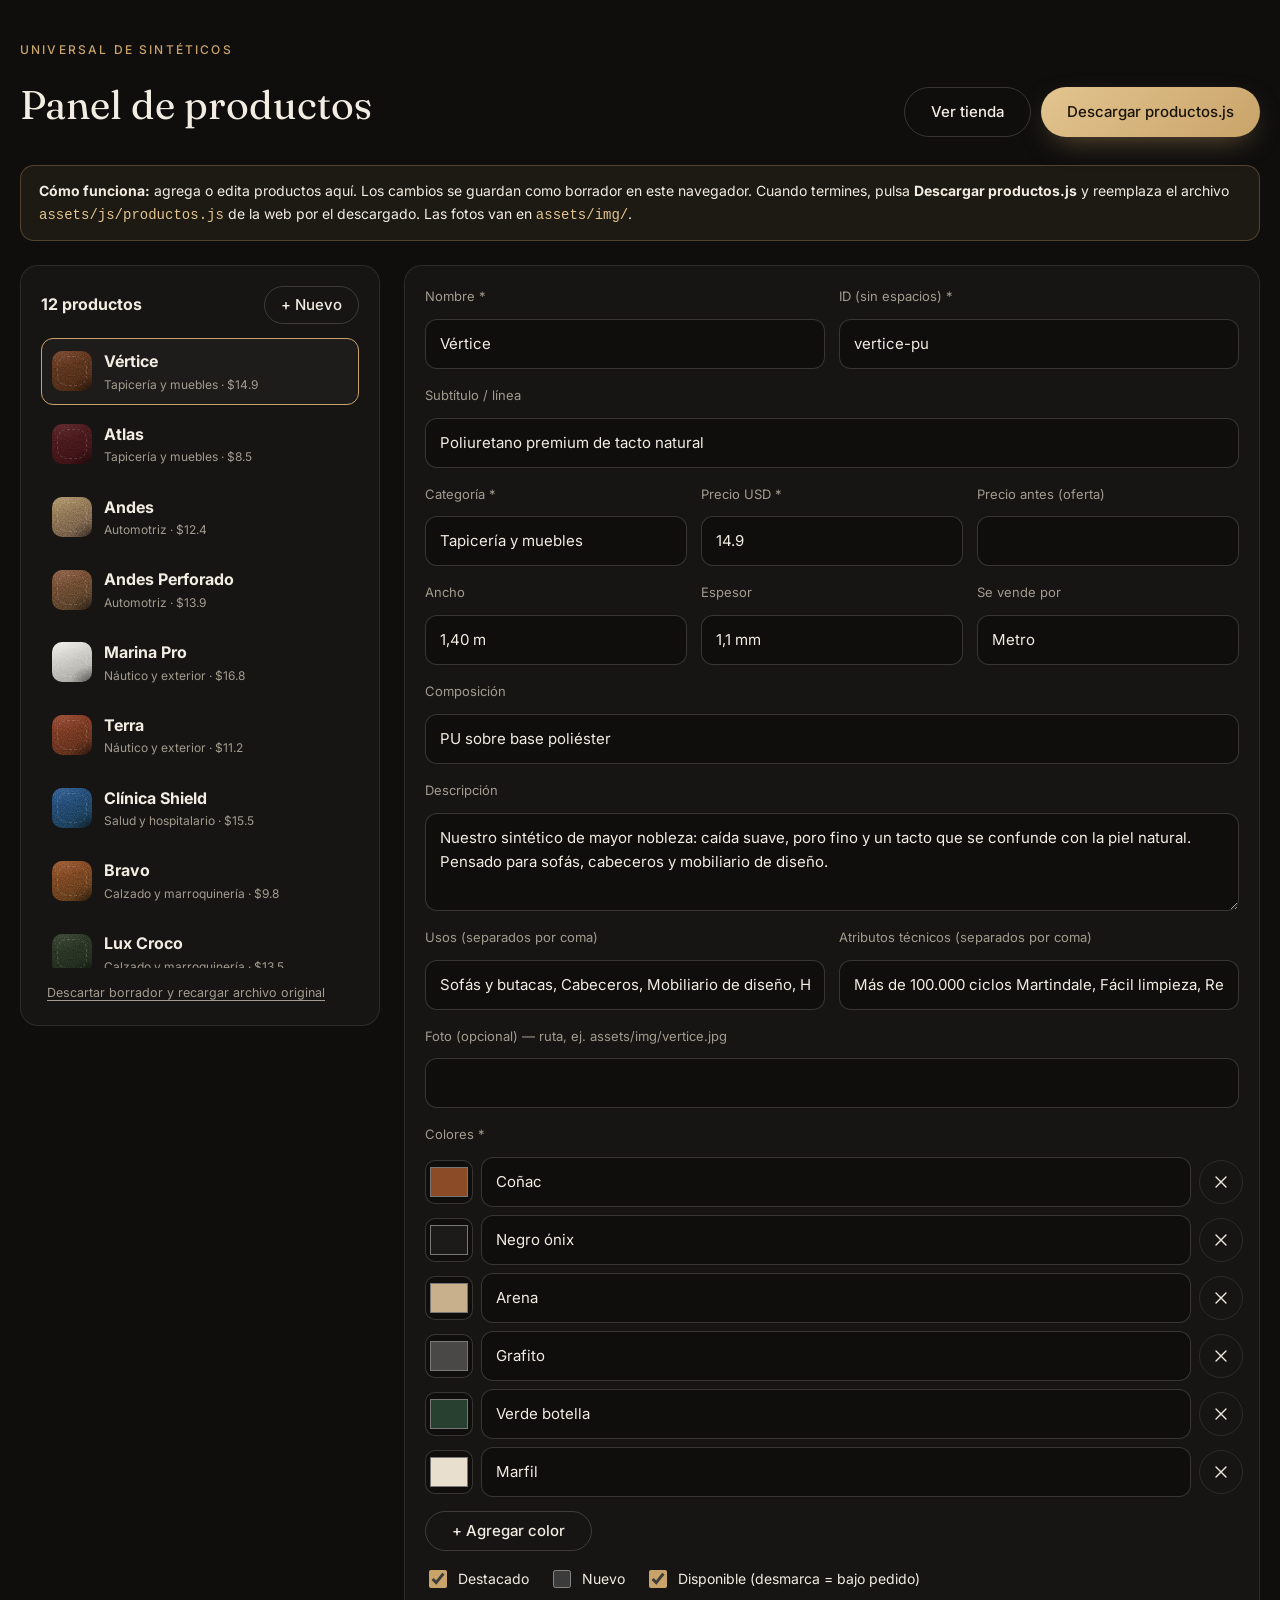
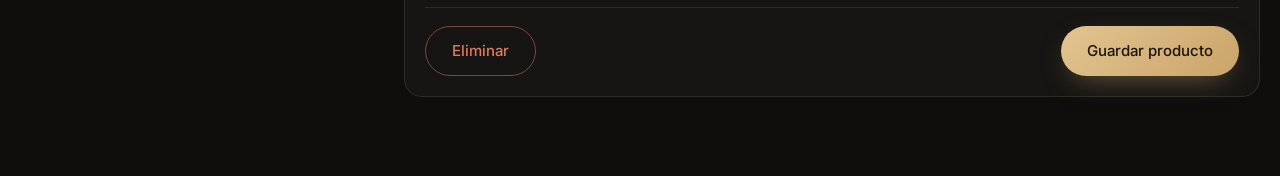
==== admin.html @ 701e98a8 "Tienda web de Universal de Sintéticos Venezuela Landing premium con catálogo filtrable, ficha de pro" ====
<!doctype html>
<html lang="es">
<head>
  <meta charset="utf-8">
  <meta name="viewport" content="width=device-width, initial-scale=1">
  <meta name="robots" content="noindex, nofollow">
  <title>Panel de productos · Universal</title>
  <link rel="icon" href="assets/img/favicon.svg" type="image/svg+xml">
  <link href="https://fonts.googleapis.com/css2?family=Fraunces:opsz,wght@9..144,400&family=Inter:wght@400;500;600&display=swap" rel="stylesheet">
  <link rel="stylesheet" href="assets/css/styles.css">
  <style>
    body { background: var(--bg); }
    .admin { padding: 40px 0 80px; }
    .admin__head { display: flex; justify-content: space-between; align-items: end; gap: 20px; flex-wrap: wrap; margin-bottom: 28px; }
    .admin__head h1 { font-family: var(--serif); font-weight: 400; font-size: 40px; margin: 0; }
    .admin__layout { display: grid; grid-template-columns: 360px 1fr; gap: 24px; align-items: start; }
    .panel { background: var(--bg-2); border: 1px solid var(--line); border-radius: 18px; padding: 20px; }
    .plist { list-style: none; margin: 0; padding: 0; display: grid; gap: 6px; max-height: 70vh; overflow: auto; }
    .plist button { width: 100%; display: flex; align-items: center; gap: 12px; padding: 10px; border-radius: 12px; text-align: left; border: 1px solid transparent; }
    .plist button:hover { background: var(--bg-3); }
    .plist button.active { border-color: var(--gold); background: var(--bg-3); }
    .plist .swatch--sm { width: 40px; height: 40px; border-radius: 10px; flex: none; }
    .plist small { display: block; color: var(--muted); font-size: 12px; }
    .form { display: grid; gap: 16px; }
    .grid2 { display: grid; grid-template-columns: 1fr 1fr; gap: 14px; }
    .grid3 { display: grid; grid-template-columns: 1fr 1fr 1fr; gap: 14px; }
    .checks { display: flex; gap: 20px; flex-wrap: wrap; }
    .checks label { display: flex; gap: 8px; align-items: center; font-size: 14px; }
    .checks input { accent-color: var(--gold); width: 18px; height: 18px; }
    .crow { display: grid; grid-template-columns: 48px 1fr 40px; gap: 8px; align-items: center; margin-bottom: 8px; }
    .crow input[type=color] { width: 48px; height: 44px; padding: 2px; border-radius: 10px; border: 1px solid var(--line-2); background: var(--bg); }
    .actions { display: flex; gap: 10px; flex-wrap: wrap; justify-content: space-between; border-top: 1px solid var(--line); padding-top: 18px; }
    .help { font-size: 13px; color: var(--muted); margin: 0; }
    .note { background: rgba(201,164,106,.08); border: 1px solid rgba(201,164,106,.3); border-radius: 14px; padding: 14px 18px; font-size: 14px; margin-bottom: 24px; }
    .note code { color: var(--gold-2); }
    .btn--danger { border: 1px solid rgba(224,122,95,.5); color: var(--danger); }
    @media (max-width: 900px) { .admin__layout { grid-template-columns: 1fr; } .grid3, .grid2 { grid-template-columns: 1fr; } }
  </style>
</head>
<body>
  <div class="container admin">
    <div class="admin__head">
      <div>
        <p class="eyebrow">Universal de Sintéticos</p>
        <h1>Panel de productos</h1>
      </div>
      <div style="display:flex;gap:10px;flex-wrap:wrap">
        <a href="index.html" class="btn btn--ghost">Ver tienda</a>
        <button class="btn btn--gold" id="download">Descargar productos.js</button>
      </div>
    </div>

    <div class="note">
      <strong>Cómo funciona:</strong> agrega o edita productos aquí. Los cambios se guardan como borrador en este navegador.
      Cuando termines, pulsa <strong>Descargar productos.js</strong> y reemplaza el archivo <code>assets/js/productos.js</code> de la web por el descargado.
      Las fotos van en <code>assets/img/</code>.
    </div>

    <div class="admin__layout">
      <aside class="panel">
        <div style="display:flex;justify-content:space-between;align-items:center;margin-bottom:14px">
          <strong id="count"></strong>
          <button class="btn btn--ghost" style="height:38px;padding:0 16px" id="new">+ Nuevo</button>
        </div>
        <ul class="plist" id="plist"></ul>
        <button class="remove" id="reset" style="margin-top:14px">Descartar borrador y recargar archivo original</button>
      </aside>

      <section class="panel">
        <form class="form" id="form" novalidate>
          <div class="grid2">
            <div class="field"><label>Nombre *</label><input name="nombre" required></div>
            <div class="field"><label>ID (sin espacios) *</label><input name="id" required pattern="[a-z0-9-]+" placeholder="se genera del nombre"></div>
          </div>
          <div class="field"><label>Subtítulo / línea</label><input name="linea"></div>
          <div class="grid3">
            <div class="field"><label>Categoría *</label><select name="categoria" class="select" id="f-cat"></select></div>
            <div class="field"><label>Precio USD *</label><input name="precio" type="number" step="0.01" min="0" required></div>
            <div class="field"><label>Precio antes (oferta)</label><input name="precioAntes" type="number" step="0.01" min="0"></div>
          </div>
          <div class="grid3">
            <div class="field"><label>Ancho</label><input name="ancho" placeholder="1,40 m"></div>
            <div class="field"><label>Espesor</label><input name="espesor" placeholder="1,0 mm"></div>
            <div class="field"><label>Se vende por</label><select name="unidad" class="select"><option value="">Metro</option><option value="unidad">Unidad</option></select></div>
          </div>
          <div class="field"><label>Composición</label><input name="composicion"></div>
          <div class="field"><label>Descripción</label><textarea name="descripcion" rows="3"></textarea></div>
          <div class="grid2">
            <div class="field"><label>Usos (separados por coma)</label><input name="usos"></div>
            <div class="field"><label>Atributos técnicos (separados por coma)</label><input name="atributos"></div>
          </div>
          <div class="field"><label>Foto (opcional) — ruta, ej. assets/img/vertice.jpg</label><input name="imagen"></div>
          <div class="field">
            <label>Colores *</label>
            <div id="colors"></div>
            <button type="button" class="btn btn--ghost" style="height:40px;justify-self:start" id="add-color">+ Agregar color</button>
          </div>
          <div class="checks">
            <label><input type="checkbox" name="destacado"> Destacado</label>
            <label><input type="checkbox" name="nuevo"> Nuevo</label>
            <label><input type="checkbox" name="stock" checked> Disponible (desmarca = bajo pedido)</label>
          </div>
          <p class="form-error" id="err" hidden></p>
          <div class="actions">
            <button type="button" class="btn btn--danger" id="del">Eliminar</button>
            <button type="submit" class="btn btn--gold">Guardar producto</button>
          </div>
        </form>
      </section>
    </div>
  </div>
  <div class="toast" id="toast"></div>

  <script src="assets/js/config.js"></script>
  <script src="assets/js/productos.js"></script>
  <script src="assets/js/admin.js"></script>
</body>
</html>
---- assets/css/styles.css ----
/* =========================================================================
   Universal de Sintéticos Venezuela — hoja de estilos
   ========================================================================= */
:root {
  --bg: #0f0e0d;
  --bg-2: #161513;
  --bg-3: #1e1c1a;
  --line: rgba(240, 232, 218, .10);
  --line-2: rgba(240, 232, 218, .18);
  --text: #f2ece2;
  --muted: #a39b8f;
  --gold: #c9a46a;
  --gold-2: #e3c48f;
  --wa: #25d366;
  --danger: #e07a5f;
  --radius: 18px;
  --radius-sm: 10px;
  --ease: cubic-bezier(.2, .7, .2, 1);
  --serif: "Fraunces", Georgia, serif;
  --sans: "Inter", system-ui, -apple-system, Segoe UI, Roboto, sans-serif;
  --grain: url("data:image/svg+xml,%3Csvg xmlns='http://www.w3.org/2000/svg' width='160' height='160'%3E%3Cfilter id='n'%3E%3CfeTurbulence type='fractalNoise' baseFrequency='.9' numOctaves='3' stitchTiles='stitch'/%3E%3CfeColorMatrix values='0 0 0 0 0 0 0 0 0 0 0 0 0 0 0 0 0 0 .55 0'/%3E%3C/filter%3E%3Crect width='100%25' height='100%25' filter='url(%23n)'/%3E%3C/svg%3E");
  color-scheme: dark;
}

*, *::before, *::after { box-sizing: border-box; }
[hidden] { display: none !important; }
html { scroll-behavior: smooth; -webkit-text-size-adjust: 100%; }
body {
  margin: 0; background: var(--bg); color: var(--text);
  font: 400 16px/1.6 var(--sans); -webkit-font-smoothing: antialiased;
  overflow-x: hidden;
}
body.lock { overflow: hidden; }
img, svg { display: block; max-width: 100%; }
a { color: inherit; text-decoration: none; }
button, input, select, textarea { font: inherit; color: inherit; }
button { cursor: pointer; background: none; border: 0; }
:focus-visible { outline: 2px solid var(--gold); outline-offset: 3px; border-radius: 6px; }

.container { width: min(1240px, 100% - 32px); margin-inline: auto; }
.muted { color: var(--muted); }
.tiny { font-size: 12px; margin: 10px 0 0; text-align: center; }

/* ---------- Tipografía ---------- */
.eyebrow {
  font-size: 12px; letter-spacing: .18em; text-transform: uppercase;
  color: var(--gold); margin: 0 0 14px; font-weight: 500;
}
.display {
  font-family: var(--serif); font-weight: 300; letter-spacing: -.02em;
  font-size: clamp(44px, 7vw, 92px); line-height: 1.02; margin: 0 0 24px;
}
.display em { font-style: italic; color: var(--gold-2); }
.display--sm { font-size: clamp(34px, 5vw, 60px); }
.title {
  font-family: var(--serif); font-weight: 400; letter-spacing: -.01em;
  font-size: clamp(30px, 4vw, 48px); line-height: 1.1; margin: 0;
}
.lead { font-size: clamp(16px, 1.5vw, 19px); color: var(--muted); max-width: 54ch; margin: 0 0 32px; }

/* ---------- Botones ---------- */
.btn {
  display: inline-flex; align-items: center; justify-content: center; gap: 10px;
  height: 50px; padding: 0 26px; border-radius: 999px; font-weight: 500; font-size: 15px;
  transition: transform .25s var(--ease), background .25s, color .25s, border-color .25s, box-shadow .25s;
  white-space: nowrap;
}
.btn:active { transform: scale(.98); }
.btn--gold { background: linear-gradient(135deg, var(--gold-2), var(--gold)); color: #1a1408; box-shadow: 0 10px 30px -12px rgba(201,164,106,.6); }
.btn--gold:hover { box-shadow: 0 16px 40px -12px rgba(201,164,106,.8); transform: translateY(-1px); }
.btn--ghost { border: 1px solid var(--line-2); color: var(--text); }
.btn--ghost:hover { border-color: var(--gold); color: var(--gold-2); }
.btn--wa { background: var(--wa); color: #06210f; }
.btn--wa svg { width: 20px; }
.btn--block { width: 100%; }
.btn--lg { height: 58px; padding: 0 36px; font-size: 16px; }
.btn[disabled] { opacity: .5; pointer-events: none; }

.icon-btn {
  width: 44px; height: 44px; border-radius: 50%; display: grid; place-items: center;
  border: 1px solid var(--line); transition: border-color .2s, background .2s; position: relative;
}
.icon-btn:hover { border-color: var(--line-2); background: rgba(255,255,255,.03); }
.icon-btn svg { width: 20px; height: 20px; fill: none; stroke: currentColor; stroke-width: 1.6; stroke-linecap: round; stroke-linejoin: round; }

/* ---------- Topbar ---------- */
.topbar { background: var(--gold); color: #1a1408; font-size: 12.5px; font-weight: 500; letter-spacing: .04em; height: 36px; display: flex; align-items: center; }
.marquee { overflow: hidden; width: 100%; mask-image: linear-gradient(90deg, transparent, #000 8%, #000 92%, transparent); }
.marquee__track { display: flex; gap: 56px; width: max-content; animation: marquee 32s linear infinite; }
.marquee__track--slow { animation-duration: 48s; }
.marquee__track span { white-space: nowrap; }
@keyframes marquee { to { transform: translateX(-50%); } }

/* ---------- Nav ---------- */
.nav { position: sticky; top: 0; z-index: 40; transition: background .3s, border-color .3s, backdrop-filter .3s; border-bottom: 1px solid transparent; }
.nav.scrolled { background: rgba(15,14,13,.78); backdrop-filter: blur(18px) saturate(140%); -webkit-backdrop-filter: blur(18px) saturate(140%); border-color: var(--line); }
.nav__inner { height: 76px; display: flex; align-items: center; justify-content: space-between; gap: 24px; }
.brand { display: flex; align-items: center; gap: 12px; }
.brand__mark { width: 38px; height: 38px; color: var(--text); flex: none; }
.brand__text { display: flex; flex-direction: column; line-height: 1.1; }
.brand__text strong { font-family: var(--serif); font-weight: 500; font-size: 20px; letter-spacing: .01em; }
.brand__text small { font-size: 10.5px; letter-spacing: .14em; text-transform: uppercase; color: var(--muted); }
.nav__links { display: flex; gap: 34px; font-size: 14.5px; }
.nav__links a { color: var(--muted); transition: color .2s; position: relative; }
.nav__links a:hover { color: var(--text); }
.nav__actions { display: flex; gap: 10px; }
.cart-count {
  position: absolute; top: -4px; right: -4px; min-width: 20px; height: 20px; padding: 0 5px;
  border-radius: 10px; background: var(--gold); color: #1a1408; font-size: 11px; font-weight: 600;
  display: grid; place-items: center; transform: scale(0); transition: transform .3s var(--ease);
}
.cart-count.show { transform: scale(1); }
.cart-btn.bump { animation: bump .5s var(--ease); }
@keyframes bump { 40% { transform: scale(1.15); } }
.menu-btn { display: none; }

/* ---------- Hero ---------- */
.hero { position: relative; padding: clamp(48px, 8vw, 110px) 0 clamp(64px, 8vw, 120px); overflow: hidden; }
.hero__glow { position: absolute; inset: -20% -10% auto auto; width: 70vw; height: 70vw; background: radial-gradient(closest-side, rgba(201,164,106,.18), transparent 70%); pointer-events: none; }
.hero__grid { display: grid; grid-template-columns: 1.1fr .9fr; gap: 48px; align-items: center; position: relative; }
.hero__cta { display: flex; gap: 12px; flex-wrap: wrap; margin-bottom: 48px; }
.stats { display: flex; gap: clamp(24px, 4vw, 56px); margin: 0; padding-top: 28px; border-top: 1px solid var(--line); }
.stats div { margin: 0; }
.stats dt { font-family: var(--serif); font-size: 34px; font-weight: 300; line-height: 1; }
.stats dd { margin: 6px 0 0; color: var(--muted); font-size: 13px; }

.hero__visual { position: relative; aspect-ratio: 4/5; max-height: 620px; }
.swatch-stack { position: absolute; inset: 0; }
.swatch-stack .swatch {
  position: absolute; width: 62%; aspect-ratio: 3/4; border-radius: 22px;
  box-shadow: 0 40px 80px -30px rgba(0,0,0,.8), inset 0 1px 0 rgba(255,255,255,.08);
  transition: transform 1.2s var(--ease);
}
.swatch-stack .swatch:nth-child(1) { left: 2%;  top: 14%; transform: rotate(-12deg); }
.swatch-stack .swatch:nth-child(2) { left: 20%; top: 6%;  transform: rotate(-3deg); }
.swatch-stack .swatch:nth-child(3) { left: 36%; top: 12%; transform: rotate(7deg); }
.hero__visual:hover .swatch:nth-child(1) { transform: rotate(-16deg) translate(-12px, 6px); }
.hero__visual:hover .swatch:nth-child(3) { transform: rotate(11deg) translate(12px, 6px); }
.hero__badge {
  position: absolute; left: 0; bottom: 4%; padding: 18px 22px; border-radius: 16px;
  background: rgba(22,21,19,.72); backdrop-filter: blur(14px); -webkit-backdrop-filter: blur(14px);
  border: 1px solid var(--line-2); display: grid; gap: 2px; min-width: 190px;
}
.hero__badge span { font-size: 11px; letter-spacing: .16em; text-transform: uppercase; color: var(--gold); }
.hero__badge strong { font-family: var(--serif); font-weight: 400; font-size: 26px; }
.hero__badge small { color: var(--muted); font-size: 12.5px; }

/* ---------- Muestra (swatch) con textura de cuero ---------- */
.swatch {
  --c: #6b4a32;
  background-color: var(--c);
  background-image:
    radial-gradient(120% 80% at 20% 0%, rgba(255,255,255,.22), transparent 55%),
    radial-gradient(90% 70% at 100% 100%, rgba(0,0,0,.45), transparent 60%),
    var(--grain),
    linear-gradient(160deg, rgba(255,255,255,.06), rgba(0,0,0,.25));
  background-size: cover, cover, 160px 160px, cover;
  background-blend-mode: soft-light, multiply, overlay, normal;
  position: relative; overflow: hidden;
}
.swatch::after {
  content: ""; position: absolute; inset: 10px; border-radius: inherit;
  border: 1px dashed rgba(255,255,255,.16); pointer-events: none;
}
.swatch--img { background-image: var(--img); background-size: cover; background-position: center; background-blend-mode: normal; }
.swatch--img::after { display: none; }
.swatch--sm { width: 64px; height: 64px; border-radius: 14px; }
.swatch--sm::after { inset: 5px; }
.swatch--xl { width: 100%; height: 100%; border-radius: 22px; transition: background-color .5s var(--ease); }

/* ---------- Sector strip ---------- */
.sector-strip { border-block: 1px solid var(--line); padding: 26px 0; }
.sector-strip .marquee__track { gap: 36px; align-items: center; font-family: var(--serif); font-size: clamp(24px, 3vw, 38px); font-weight: 300; }
.sector-strip i { font-style: normal; color: var(--gold); font-size: .5em; }

/* ---------- Secciones ---------- */
.section { padding: clamp(72px, 10vw, 130px) 0; }
.section--alt { background: var(--bg-2); }
.section__head { display: flex; justify-content: space-between; align-items: end; gap: 32px; margin-bottom: 44px; flex-wrap: wrap; }
.section__head .muted { max-width: 40ch; margin: 0; }

/* ---------- Toolbar / filtros ---------- */
.toolbar { display: flex; justify-content: space-between; align-items: center; gap: 16px; margin-bottom: 32px; flex-wrap: wrap; }
.toolbar__right { display: flex; gap: 10px; flex-wrap: wrap; }
.chips { display: flex; gap: 8px; flex-wrap: wrap; }
.chip {
  height: 40px; padding: 0 18px; border-radius: 999px; border: 1px solid var(--line);
  font-size: 14px; color: var(--muted); transition: all .2s;
}
.chip:hover { color: var(--text); border-color: var(--line-2); }
.chip[aria-selected="true"] { background: var(--text); color: var(--bg); border-color: var(--text); }
.search { display: flex; align-items: center; gap: 8px; height: 42px; padding: 0 16px; border-radius: 999px; border: 1px solid var(--line); background: var(--bg-2); min-width: 260px; }
.search:focus-within { border-color: var(--gold); }
.search svg { width: 18px; fill: none; stroke: var(--muted); stroke-width: 1.7; stroke-linecap: round; flex: none; }
.search input { border: 0; background: none; outline: 0; width: 100%; font-size: 14px; }
.select {
  height: 42px; padding: 0 38px 0 16px; border-radius: 999px; border: 1px solid var(--line); background-color: var(--bg-2);
  appearance: none; font-size: 14px;
  background-image: url("data:image/svg+xml,%3Csvg xmlns='http://www.w3.org/2000/svg' viewBox='0 0 24 24' fill='none' stroke='%23a39b8f' stroke-width='2'%3E%3Cpath d='m6 9 6 6 6-6'/%3E%3C/svg%3E");
  background-repeat: no-repeat; background-position: right 14px center; background-size: 14px;
}

/* ---------- Tarjetas de producto ---------- */
.grid { display: grid; grid-template-columns: repeat(auto-fill, minmax(270px, 1fr)); gap: 22px; }
.card {
  background: var(--bg-2); border: 1px solid var(--line); border-radius: var(--radius); overflow: hidden;
  display: flex; flex-direction: column; transition: transform .45s var(--ease), border-color .3s, box-shadow .45s var(--ease);
  animation: fadeUp .6s var(--ease) both;
}
.card:hover { transform: translateY(-6px); border-color: var(--line-2); box-shadow: 0 30px 60px -30px rgba(0,0,0,.9); }
.card__media { position: relative; aspect-ratio: 4/3.4; padding: 14px; cursor: pointer; }
.card__media .swatch { width: 100%; height: 100%; border-radius: 12px; transition: background-color .4s var(--ease); }
.card__badges { position: absolute; top: 24px; left: 24px; display: flex; gap: 6px; z-index: 2; }
.badge { font-size: 10.5px; letter-spacing: .1em; text-transform: uppercase; padding: 5px 10px; border-radius: 999px; background: rgba(15,14,13,.7); backdrop-filter: blur(8px); border: 1px solid var(--line-2); font-weight: 500; }
.badge--gold { background: var(--gold); color: #1a1408; border-color: transparent; }
.badge--off { background: var(--danger); color: #1a0d08; border-color: transparent; }
.card__quick {
  position: absolute; right: 24px; bottom: 24px; z-index: 2; height: 38px; padding: 0 16px; border-radius: 999px;
  background: var(--text); color: var(--bg); font-size: 13px; font-weight: 500;
  opacity: 0; transform: translateY(8px); transition: all .35s var(--ease);
}
.card:hover .card__quick, .card__quick:focus-visible { opacity: 1; transform: none; }
.card__body { padding: 6px 20px 20px; display: flex; flex-direction: column; gap: 10px; flex: 1; }
.card__top { display: flex; justify-content: space-between; align-items: baseline; gap: 10px; }
.card__name { font-family: var(--serif); font-size: 24px; font-weight: 400; margin: 0; cursor: pointer; }
.card__line { font-size: 13.5px; color: var(--muted); margin: 0; }
.price { font-weight: 600; font-size: 17px; white-space: nowrap; }
.price small { font-weight: 400; color: var(--muted); font-size: 12px; }
.price s { color: var(--muted); font-weight: 400; font-size: 13px; margin-right: 6px; }
.card__dots { display: flex; gap: 6px; flex-wrap: wrap; margin-top: auto; padding-top: 8px; }
.dot { width: 22px; height: 22px; border-radius: 50%; background: var(--c); border: 2px solid var(--bg-2); box-shadow: 0 0 0 1px var(--line-2); transition: box-shadow .2s, transform .2s; }
.dot:hover { transform: scale(1.12); }
.dot.active { box-shadow: 0 0 0 1.5px var(--gold); }
.card__stock { font-size: 12px; color: var(--muted); display: flex; align-items: center; gap: 6px; }
.card__stock::before { content: ""; width: 7px; height: 7px; border-radius: 50%; background: #6bbf7a; }
.card__stock.pedido::before { background: var(--gold); }
.empty { text-align: center; color: var(--muted); padding: 40px 0; }

/* ---------- Sectores ---------- */
.sectors { display: grid; grid-template-columns: repeat(3, 1fr); gap: 18px; }
.sector {
  position: relative; padding: 28px; border-radius: var(--radius); border: 1px solid var(--line);
  background: linear-gradient(160deg, var(--bg-3), var(--bg-2)); min-height: 220px;
  display: flex; flex-direction: column; justify-content: space-between; text-align: left;
  transition: border-color .3s, transform .4s var(--ease); overflow: hidden;
}
.sector:hover { border-color: var(--gold); transform: translateY(-4px); }
.sector svg { width: 34px; height: 34px; fill: none; stroke: var(--gold); stroke-width: 1.4; stroke-linecap: round; stroke-linejoin: round; }
.sector h3 { font-family: var(--serif); font-weight: 400; font-size: 24px; margin: 24px 0 4px; }
.sector p { margin: 0; color: var(--muted); font-size: 14px; }
.sector__arrow { position: absolute; top: 26px; right: 26px; color: var(--muted); transition: transform .3s var(--ease), color .3s; }
.sector:hover .sector__arrow { transform: translate(4px, -4px); color: var(--gold); }

/* ---------- Features ---------- */
.features { display: grid; grid-template-columns: repeat(4, 1fr); gap: 1px; background: var(--line); border: 1px solid var(--line); border-radius: var(--radius); overflow: hidden; }
.feature { background: var(--bg); padding: 36px 28px; }
.feature__n { font-family: var(--serif); color: var(--gold); font-size: 15px; }
.feature h3 { font-family: var(--serif); font-weight: 400; font-size: 22px; margin: 34px 0 10px; }
.feature p { color: var(--muted); margin: 0; font-size: 14.5px; }

/* ---------- Pasos ---------- */
.steps { list-style: none; padding: 0; margin: 0 0 48px; display: grid; grid-template-columns: repeat(3, 1fr); gap: 18px; counter-reset: s; }
.steps li { padding: 30px; border-radius: var(--radius); border: 1px solid var(--line); background: var(--bg); }
.steps span { width: 44px; height: 44px; border-radius: 50%; display: grid; place-items: center; border: 1px solid var(--gold); color: var(--gold); font-family: var(--serif); font-size: 18px; }
.steps h3 { font-family: var(--serif); font-weight: 400; font-size: 22px; margin: 26px 0 8px; }
.steps p { color: var(--muted); margin: 0; font-size: 14.5px; }
.payments { display: flex; flex-wrap: wrap; gap: 10px; justify-content: center; }
.payments span { padding: 10px 18px; border-radius: 999px; border: 1px solid var(--line); font-size: 13.5px; color: var(--muted); }

/* ---------- Mayoristas ---------- */
.wholesale { display: grid; grid-template-columns: 1.15fr .85fr; gap: 56px; align-items: center; padding: clamp(32px, 5vw, 64px); border-radius: 28px; border: 1px solid var(--line); background: radial-gradient(80% 120% at 100% 0%, rgba(201,164,106,.12), transparent 60%), var(--bg-2); }
.wholesale .title { margin-bottom: 18px; }
.ticks { list-style: none; padding: 0; margin: 24px 0 32px; display: grid; gap: 10px; }
.ticks li { padding-left: 28px; position: relative; }
.ticks li::before { content: ""; position: absolute; left: 0; top: 7px; width: 14px; height: 8px; border-left: 2px solid var(--gold); border-bottom: 2px solid var(--gold); transform: rotate(-45deg); }
.tiers { display: grid; gap: 10px; }
.tier { display: flex; justify-content: space-between; align-items: center; padding: 20px 24px; border-radius: 14px; background: var(--bg); border: 1px solid var(--line); }
.tier span { color: var(--muted); }
.tier strong { font-family: var(--serif); font-weight: 400; font-size: 22px; }
.tier--hi { border-color: var(--gold); }
.tier--hi strong { color: var(--gold-2); }

/* ---------- FAQ ---------- */
.faq-wrap { display: grid; grid-template-columns: .8fr 1.2fr; gap: 56px; }
.faq details { border-bottom: 1px solid var(--line); }
.faq summary { list-style: none; cursor: pointer; padding: 24px 40px 24px 0; font-size: 17px; position: relative; }
.faq summary::-webkit-details-marker { display: none; }
.faq summary::after { content: "+"; position: absolute; right: 4px; top: 50%; transform: translateY(-50%); font-size: 24px; color: var(--gold); transition: transform .3s var(--ease); font-weight: 300; }
.faq details[open] summary::after { transform: translateY(-50%) rotate(45deg); }
.faq details p { margin: 0 0 24px; color: var(--muted); max-width: 60ch; }

/* ---------- CTA final ---------- */
.cta-final { text-align: center; position: relative; overflow: hidden; }
.cta-final::before { content: ""; position: absolute; inset: 0; background: radial-gradient(50% 60% at 50% 100%, rgba(201,164,106,.16), transparent 70%); }
.cta-final__inner { position: relative; display: flex; flex-direction: column; align-items: center; }
.cta-final .lead { margin-inline: auto; }

/* ---------- Footer ---------- */
.footer { border-top: 1px solid var(--line); padding: 64px 0 28px; font-size: 14px; }
.footer__grid { display: grid; grid-template-columns: 1.6fr 1fr 1fr 1fr; gap: 40px; }
.footer__about { max-width: 32ch; margin-top: 18px; }
.footer h4 { font-size: 12px; letter-spacing: .16em; text-transform: uppercase; color: var(--gold); font-weight: 500; margin: 6px 0 16px; }
.footer ul { list-style: none; margin: 0; padding: 0; display: grid; gap: 10px; }
.footer ul a, .footer ul span { color: var(--muted); transition: color .2s; }
.footer ul a:hover { color: var(--text); }
.footer__bottom { margin-top: 56px; padding-top: 24px; border-top: 1px solid var(--line); color: var(--muted); font-size: 12.5px; }

/* ---------- WhatsApp flotante ---------- */
.wa-float { position: fixed; right: 22px; bottom: 22px; z-index: 30; width: 58px; height: 58px; border-radius: 50%; background: var(--wa); color: #fff; display: grid; place-items: center; box-shadow: 0 14px 34px -10px rgba(37,211,102,.7); transition: transform .3s var(--ease); }
.wa-float:hover { transform: scale(1.08); }
.wa-float svg { width: 30px; }

/* ---------- Modal producto ---------- */
.modal { position: fixed; inset: 0; z-index: 60; display: grid; place-items: center; padding: 20px; visibility: hidden; }
.modal.open { visibility: visible; }
.modal__backdrop, .drawer__backdrop { position: absolute; inset: 0; background: rgba(5,5,4,.66); backdrop-filter: blur(6px); -webkit-backdrop-filter: blur(6px); opacity: 0; transition: opacity .35s; }
.modal.open .modal__backdrop, .drawer.open .drawer__backdrop { opacity: 1; }
.modal__panel {
  position: relative; width: min(1060px, 100%); max-height: calc(100vh - 40px); overflow: auto;
  background: var(--bg-2); border: 1px solid var(--line-2); border-radius: 26px;
  opacity: 0; transform: translateY(24px) scale(.98); transition: all .45s var(--ease);
}
.modal.open .modal__panel { opacity: 1; transform: none; }
.modal__close { position: absolute; top: 16px; right: 16px; z-index: 3; background: var(--bg-2); }
.pm { display: grid; grid-template-columns: 1fr 1fr; }
.pm__media { padding: 18px; position: sticky; top: 0; align-self: start; height: min(640px, 100vh - 40px); }
.pm__color-name { position: absolute; left: 40px; bottom: 40px; padding: 8px 14px; border-radius: 999px; background: rgba(15,14,13,.7); backdrop-filter: blur(8px); font-size: 13px; border: 1px solid var(--line-2); }
.pm__info { padding: 44px 40px 40px 22px; }
.pm__title { font-family: var(--serif); font-weight: 400; font-size: clamp(34px, 4vw, 46px); line-height: 1.05; margin: 0 0 6px; }
.pm__info > .muted { margin: 0 0 18px; }
.pm__price { font-size: 26px; font-weight: 600; margin-bottom: 16px; }
.pm__price small { font-size: 14px; font-weight: 400; color: var(--muted); }
.pm__price s { font-size: 16px; color: var(--muted); font-weight: 400; margin-right: 8px; }
.pm__info > p { color: #cfc7bb; }
.pm__block { margin-top: 24px; }
.label { display: block; font-size: 13.5px; color: var(--muted); margin-bottom: 12px; }
.label strong { color: var(--text); font-weight: 500; }
.colors { display: flex; gap: 10px; flex-wrap: wrap; }
.color-opt { width: 40px; height: 40px; border-radius: 50%; background: var(--c); border: 3px solid var(--bg-2); box-shadow: 0 0 0 1px var(--line-2); transition: box-shadow .2s, transform .2s; }
.color-opt:hover { transform: scale(1.08); }
.color-opt[aria-checked="true"] { box-shadow: 0 0 0 2px var(--gold); }
.pm__buy { display: flex; gap: 12px; }
.qty { display: flex; align-items: center; border: 1px solid var(--line-2); border-radius: 999px; height: 50px; padding: 0 6px; flex: none; }
.qty button { width: 38px; height: 38px; border-radius: 50%; font-size: 20px; color: var(--muted); }
.qty button:hover { color: var(--text); background: rgba(255,255,255,.05); }
.qty input { width: 52px; text-align: center; border: 0; background: none; outline: 0; font-weight: 600; -moz-appearance: textfield; }
.qty input::-webkit-outer-spin-button, .qty input::-webkit-inner-spin-button { -webkit-appearance: none; }
.qty__unit { font-size: 13px; color: var(--muted); padding-right: 10px; }
.pm__subtotal { color: var(--muted); font-size: 14px; margin: 12px 0 0; min-height: 1.6em; }
.specs { display: grid; grid-template-columns: auto 1fr; gap: 10px 24px; margin: 26px 0 0; padding-top: 22px; border-top: 1px solid var(--line); font-size: 14px; }
.specs dt { color: var(--muted); }
.specs dd { margin: 0; }
.tags { display: flex; flex-wrap: wrap; gap: 8px; margin-top: 22px; }
.tags span { font-size: 12.5px; padding: 6px 12px; border-radius: 999px; background: var(--bg-3); border: 1px solid var(--line); color: #d6cec2; }

/* ---------- Carrito ---------- */
.drawer { position: fixed; inset: 0; z-index: 70; visibility: hidden; }
.drawer.open { visibility: visible; }
.drawer__panel {
  position: absolute; top: 0; right: 0; height: 100%; width: min(460px, 100%);
  background: var(--bg-2); border-left: 1px solid var(--line-2); display: flex; flex-direction: column;
  transform: translateX(100%); transition: transform .5s var(--ease);
}
.drawer.open .drawer__panel { transform: none; }
.drawer__head { display: flex; justify-content: space-between; align-items: center; padding: 22px 24px; border-bottom: 1px solid var(--line); }
.drawer__head h3 { font-family: var(--serif); font-weight: 400; font-size: 26px; margin: 0; }
.drawer__body { flex: 1; overflow: auto; padding: 8px 24px 24px; }
.drawer__foot { padding: 20px 24px 24px; border-top: 1px solid var(--line); background: var(--bg-2); }
.cart-list { list-style: none; margin: 0; padding: 0; }
.cart-item { display: grid; grid-template-columns: 64px 1fr auto; gap: 14px; padding: 18px 0; border-bottom: 1px solid var(--line); align-items: start; animation: fadeUp .4s var(--ease) both; }
.cart-item h4 { margin: 0; font-family: var(--serif); font-weight: 400; font-size: 18px; }
.cart-item p { margin: 2px 0 10px; font-size: 13px; color: var(--muted); }
.cart-item .qty { height: 36px; padding: 0 2px; }
.cart-item .qty button { width: 30px; height: 30px; font-size: 16px; }
.cart-item .qty input { width: 40px; font-size: 14px; }
.cart-item__right { text-align: right; display: flex; flex-direction: column; align-items: end; gap: 8px; }
.cart-item__right strong { font-weight: 600; }
.remove { font-size: 12.5px; color: var(--muted); text-decoration: underline; text-underline-offset: 3px; }
.remove:hover { color: var(--danger); }
.cart-empty { text-align: center; padding: 60px 0; display: flex; flex-direction: column; align-items: center; gap: 14px; color: var(--muted); }
.totals { display: grid; gap: 4px; margin-bottom: 16px; font-size: 13.5px; }
.totals > div:first-child { display: flex; justify-content: space-between; font-size: 17px; }
.totals strong { font-weight: 600; }

/* ---------- Checkout ---------- */
.checkout { display: grid; gap: 16px; padding-top: 12px; }
.link-back { color: var(--muted); font-size: 13.5px; justify-self: start; }
.link-back:hover { color: var(--text); }
.field { display: grid; gap: 6px; margin: 0; border: 0; padding: 0; min-width: 0; }
.field label, .field legend { font-size: 13px; color: var(--muted); padding: 0; margin-bottom: 6px; }
.field input, .field textarea, .field .select { width: 100%; border-radius: 12px; border: 1px solid var(--line-2); background: var(--bg); padding: 12px 14px; outline: 0; font-size: 15px; }
.field .select { height: auto; border-radius: 12px; padding-right: 38px; }
.field input:focus, .field textarea:focus, .field .select:focus { border-color: var(--gold); }
.field input.invalid, .field .select.invalid { border-color: var(--danger); }
.field-row { display: grid; grid-template-columns: 1fr 1fr; gap: 12px; }
.pay-options { display: grid; gap: 8px; }
.pay-opt { display: flex; gap: 12px; align-items: flex-start; padding: 12px 14px; border-radius: 12px; border: 1px solid var(--line-2); cursor: pointer; transition: border-color .2s, background .2s; }
.pay-opt:has(input:checked) { border-color: var(--gold); background: rgba(201,164,106,.06); }
.field .pay-opt input { accent-color: var(--gold); margin-top: 4px; width: 18px; height: 18px; padding: 0; flex: none; }
.pay-opt strong { display: block; font-weight: 500; font-size: 14.5px; }
.pay-opt small { color: var(--muted); font-size: 12.5px; }
.form-error { color: var(--danger); font-size: 13.5px; margin: 0; }

/* ---------- Toast ---------- */
.toast { position: fixed; left: 50%; bottom: 28px; z-index: 90; transform: translate(-50%, 30px); opacity: 0; padding: 14px 22px; border-radius: 999px; background: var(--text); color: var(--bg); font-size: 14px; font-weight: 500; transition: all .4s var(--ease); pointer-events: none; box-shadow: 0 20px 40px -12px rgba(0,0,0,.6); max-width: calc(100% - 32px); }
.toast.show { opacity: 1; transform: translate(-50%, 0); }

/* ---------- Animaciones ---------- */
@keyframes fadeUp { from { opacity: 0; transform: translateY(16px); } }
.reveal { opacity: 0; transform: translateY(24px); transition: opacity .9s var(--ease), transform .9s var(--ease); }
.reveal.in { opacity: 1; transform: none; }
@media (prefers-reduced-motion: reduce) {
  *, *::before, *::after { animation: none !important; transition: none !important; }
  .reveal { opacity: 1; transform: none; }
}

/* ---------- Responsive ---------- */
@media (max-width: 1024px) {
  .features { grid-template-columns: repeat(2, 1fr); }
  .sectors { grid-template-columns: repeat(2, 1fr); }
  .footer__grid { grid-template-columns: 1fr 1fr; }
}
@media (max-width: 880px) {
  .nav__links {
    position: fixed; inset: 112px 0 auto; flex-direction: column; gap: 0; padding: 8px 16px 20px;
    background: rgba(15,14,13,.96); backdrop-filter: blur(18px); border-bottom: 1px solid var(--line);
    transform: translateY(-12px); opacity: 0; pointer-events: none; transition: all .3s var(--ease);
  }
  .nav.scrolled .nav__links { top: 76px; }
  .nav__links.open { transform: none; opacity: 1; pointer-events: auto; }
  .nav__links a { padding: 14px 0; border-bottom: 1px solid var(--line); font-size: 17px; color: var(--text); }
  .menu-btn { display: grid; }
  .hero__grid { grid-template-columns: 1fr; }
  .hero__visual { max-width: 460px; width: 100%; margin: 0 auto; aspect-ratio: 1 / 1; }
  .hero__visual .swatch-stack .swatch { width: 52%; }
  .wholesale, .faq-wrap { grid-template-columns: 1fr; gap: 36px; }
  .steps { grid-template-columns: 1fr; }
  .pm { grid-template-columns: 1fr; }
  .pm__media { position: relative; height: 320px; }
  .pm__info { padding: 8px 22px 28px; }
  .modal { padding: 0; align-items: end; }
  .modal__panel { border-radius: 24px 24px 0 0; max-height: 92vh; }
}
@media (max-width: 600px) {
  .brand__text small { display: none; }
  .sectors, .features { grid-template-columns: 1fr; }
  .toolbar__right, .search { width: 100%; min-width: 0; }
  .toolbar__right .select { flex: 1; }
  .chips { flex-wrap: nowrap; overflow-x: auto; width: 100%; padding-bottom: 4px; scrollbar-width: none; }
  .chip { flex: none; }
  .grid { grid-template-columns: 1fr; }
  .stats dt { font-size: 28px; }
  .footer__grid { grid-template-columns: 1fr; }
  .field-row { grid-template-columns: 1fr; }
  .pm__buy { flex-direction: column; }
  .qty { justify-content: space-between; }
  .card__quick { opacity: 1; transform: none; }
  .wa-float { width: 52px; height: 52px; right: 16px; bottom: 16px; }
}
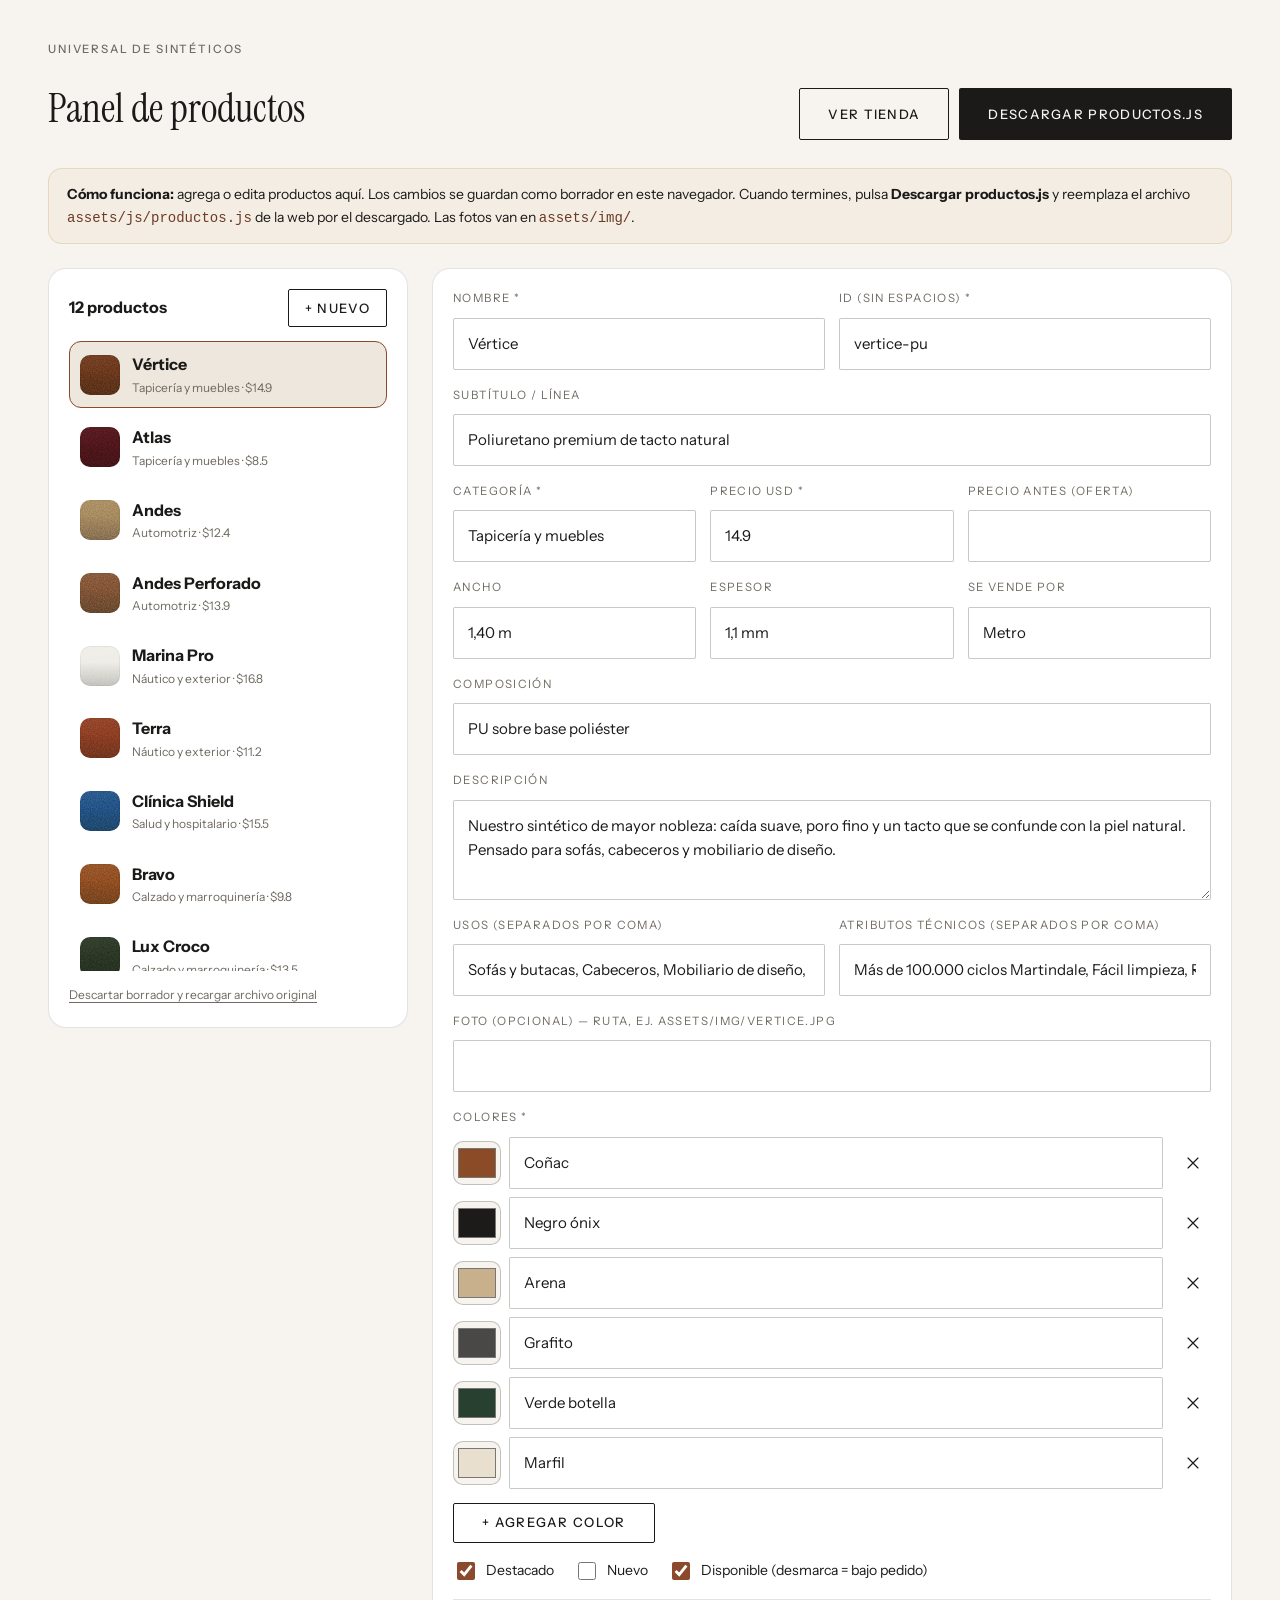
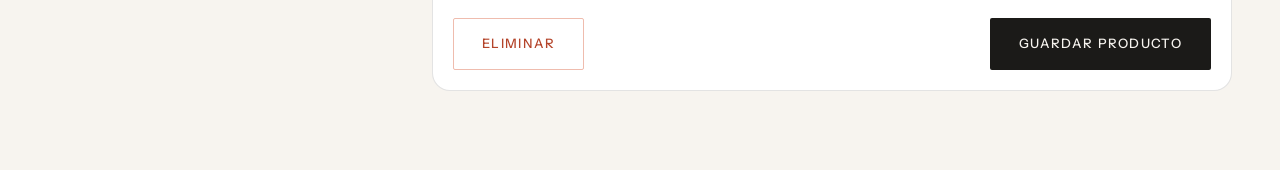
==== commit db2c368b: "Rediseño claro y editorial de la tienda Paleta marfil, tinta y acento coñac; tipografía Instrument S" ====
--- a/admin.html
+++ b/admin.html
@@ -6,7 +6,7 @@
   <meta name="robots" content="noindex, nofollow">
   <title>Panel de productos · Universal</title>
   <link rel="icon" href="assets/img/favicon.svg" type="image/svg+xml">
-  <link href="https://fonts.googleapis.com/css2?family=Fraunces:opsz,wght@9..144,400&family=Inter:wght@400;500;600&display=swap" rel="stylesheet">
+  <link href="https://fonts.googleapis.com/css2?family=Instrument+Sans:wght@400;500;600&family=Instrument+Serif:ital@0;1&display=swap" rel="stylesheet">
   <link rel="stylesheet" href="assets/css/styles.css">
   <style>
     body { background: var(--bg); }
--- a/assets/css/styles.css
+++ b/assets/css/styles.css
@@ -1,25 +1,27 @@
 /* =========================================================================
    Universal de Sintéticos Venezuela — hoja de estilos
+   Estética editorial clara: papel marfil, tinta y un acento coñac.
    ========================================================================= */
 :root {
-  --bg: #0f0e0d;
-  --bg-2: #161513;
-  --bg-3: #1e1c1a;
-  --line: rgba(240, 232, 218, .10);
-  --line-2: rgba(240, 232, 218, .18);
-  --text: #f2ece2;
-  --muted: #a39b8f;
-  --gold: #c9a46a;
-  --gold-2: #e3c48f;
-  --wa: #25d366;
-  --danger: #e07a5f;
-  --radius: 18px;
-  --radius-sm: 10px;
+  --bg: #f7f4ef;          /* papel */
+  --bg-2: #ffffff;        /* superficies */
+  --bg-3: #ede7dd;        /* piedra */
+  --ink: #1b1a18;
+  --text: #1b1a18;
+  --muted: #6f6a62;
+  --line: rgba(27, 26, 24, .12);
+  --line-2: rgba(27, 26, 24, .24);
+  --gold: #8a4a2b;        /* acento coñac (nombre conservado por compatibilidad) */
+  --gold-2: #6e3a21;
+  --wa: #1f9d55;
+  --danger: #b4442a;
+  --radius: 4px;
+  --radius-sm: 2px;
   --ease: cubic-bezier(.2, .7, .2, 1);
-  --serif: "Fraunces", Georgia, serif;
-  --sans: "Inter", system-ui, -apple-system, Segoe UI, Roboto, sans-serif;
-  --grain: url("data:image/svg+xml,%3Csvg xmlns='http://www.w3.org/2000/svg' width='160' height='160'%3E%3Cfilter id='n'%3E%3CfeTurbulence type='fractalNoise' baseFrequency='.9' numOctaves='3' stitchTiles='stitch'/%3E%3CfeColorMatrix values='0 0 0 0 0 0 0 0 0 0 0 0 0 0 0 0 0 0 .55 0'/%3E%3C/filter%3E%3Crect width='100%25' height='100%25' filter='url(%23n)'/%3E%3C/svg%3E");
-  color-scheme: dark;
+  --serif: "Instrument Serif", "Times New Roman", serif;
+  --sans: "Instrument Sans", system-ui, -apple-system, "Segoe UI", Roboto, sans-serif;
+  --grain: url("data:image/svg+xml,%3Csvg xmlns='http://www.w3.org/2000/svg' width='180' height='180'%3E%3Cfilter id='n'%3E%3CfeTurbulence type='fractalNoise' baseFrequency='.85' numOctaves='3' stitchTiles='stitch'/%3E%3CfeColorMatrix values='0 0 0 0 0 0 0 0 0 0 0 0 0 0 0 0 0 0 .5 0'/%3E%3C/filter%3E%3Crect width='100%25' height='100%25' filter='url(%23n)'/%3E%3C/svg%3E");
+  color-scheme: light;
 }
 
 *, *::before, *::after { box-sizing: border-box; }
@@ -34,380 +36,384 @@
 img, svg { display: block; max-width: 100%; }
 a { color: inherit; text-decoration: none; }
 button, input, select, textarea { font: inherit; color: inherit; }
-button { cursor: pointer; background: none; border: 0; }
-:focus-visible { outline: 2px solid var(--gold); outline-offset: 3px; border-radius: 6px; }
-
-.container { width: min(1240px, 100% - 32px); margin-inline: auto; }
+button { cursor: pointer; background: none; border: 0; padding: 0; }
+:focus-visible { outline: 2px solid var(--gold); outline-offset: 3px; }
+::selection { background: var(--gold); color: #fff; }
+
+.container { width: min(1280px, 100% - 32px); margin-inline: auto; }
+@media (min-width: 900px) { .container { width: min(1280px, 100% - 96px); } }
 .muted { color: var(--muted); }
-.tiny { font-size: 12px; margin: 10px 0 0; text-align: center; }
+.tiny { font-size: 12px; margin: 12px 0 0; text-align: center; }
 
 /* ---------- Tipografía ---------- */
 .eyebrow {
-  font-size: 12px; letter-spacing: .18em; text-transform: uppercase;
-  color: var(--gold); margin: 0 0 14px; font-weight: 500;
+  font-size: 11.5px; letter-spacing: .16em; text-transform: uppercase;
+  color: var(--muted); margin: 0 0 18px; font-weight: 500;
 }
 .display {
-  font-family: var(--serif); font-weight: 300; letter-spacing: -.02em;
-  font-size: clamp(44px, 7vw, 92px); line-height: 1.02; margin: 0 0 24px;
-}
-.display em { font-style: italic; color: var(--gold-2); }
-.display--sm { font-size: clamp(34px, 5vw, 60px); }
+  font-family: var(--serif); font-weight: 400; letter-spacing: -.015em;
+  font-size: clamp(48px, 7.4vw, 112px); line-height: .96; margin: 0 0 28px;
+}
+.display em { font-style: italic; color: var(--gold); }
+.display--sm { font-size: clamp(40px, 5.4vw, 76px); }
 .title {
   font-family: var(--serif); font-weight: 400; letter-spacing: -.01em;
-  font-size: clamp(30px, 4vw, 48px); line-height: 1.1; margin: 0;
-}
-.lead { font-size: clamp(16px, 1.5vw, 19px); color: var(--muted); max-width: 54ch; margin: 0 0 32px; }
+  font-size: clamp(38px, 4.6vw, 64px); line-height: 1; margin: 0;
+}
+.title em { font-style: italic; color: var(--gold); }
+.lead { font-size: clamp(16px, 1.3vw, 18px); color: var(--muted); max-width: 46ch; margin: 0 0 36px; }
 
 /* ---------- Botones ---------- */
 .btn {
   display: inline-flex; align-items: center; justify-content: center; gap: 10px;
-  height: 50px; padding: 0 26px; border-radius: 999px; font-weight: 500; font-size: 15px;
-  transition: transform .25s var(--ease), background .25s, color .25s, border-color .25s, box-shadow .25s;
-  white-space: nowrap;
-}
-.btn:active { transform: scale(.98); }
-.btn--gold { background: linear-gradient(135deg, var(--gold-2), var(--gold)); color: #1a1408; box-shadow: 0 10px 30px -12px rgba(201,164,106,.6); }
-.btn--gold:hover { box-shadow: 0 16px 40px -12px rgba(201,164,106,.8); transform: translateY(-1px); }
-.btn--ghost { border: 1px solid var(--line-2); color: var(--text); }
-.btn--ghost:hover { border-color: var(--gold); color: var(--gold-2); }
-.btn--wa { background: var(--wa); color: #06210f; }
-.btn--wa svg { width: 20px; }
+  height: 52px; padding: 0 28px; border-radius: var(--radius-sm);
+  font-weight: 500; font-size: 13px; letter-spacing: .1em; text-transform: uppercase;
+  transition: background .25s, color .25s, border-color .25s;
+  white-space: nowrap; border: 1px solid transparent;
+}
+.btn--gold { background: var(--ink); color: var(--bg); }
+.btn--gold:hover { background: var(--gold); }
+.btn--ghost { border-color: var(--ink); color: var(--ink); }
+.btn--ghost:hover { background: var(--ink); color: var(--bg); }
+.btn--wa { background: var(--wa); color: #fff; }
+.btn--wa:hover { background: #18854a; }
+.btn--wa svg { width: 18px; }
 .btn--block { width: 100%; }
-.btn--lg { height: 58px; padding: 0 36px; font-size: 16px; }
+.btn--lg { height: 58px; padding: 0 36px; }
 .btn[disabled] { opacity: .5; pointer-events: none; }
+.link {
+  display: inline-flex; align-items: center; gap: 8px; font-size: 13px; letter-spacing: .1em; text-transform: uppercase; font-weight: 500;
+  padding-bottom: 4px; border-bottom: 1px solid var(--ink); transition: color .2s, border-color .2s;
+}
+.link:hover { color: var(--gold); border-color: var(--gold); }
 
 .icon-btn {
-  width: 44px; height: 44px; border-radius: 50%; display: grid; place-items: center;
-  border: 1px solid var(--line); transition: border-color .2s, background .2s; position: relative;
-}
-.icon-btn:hover { border-color: var(--line-2); background: rgba(255,255,255,.03); }
-.icon-btn svg { width: 20px; height: 20px; fill: none; stroke: currentColor; stroke-width: 1.6; stroke-linecap: round; stroke-linejoin: round; }
+  width: 44px; height: 44px; display: grid; place-items: center; position: relative; border-radius: 50%;
+  transition: background .2s;
+}
+.icon-btn:hover { background: var(--bg-3); }
+.icon-btn svg { width: 20px; height: 20px; fill: none; stroke: currentColor; stroke-width: 1.4; stroke-linecap: round; stroke-linejoin: round; }
 
 /* ---------- Topbar ---------- */
-.topbar { background: var(--gold); color: #1a1408; font-size: 12.5px; font-weight: 500; letter-spacing: .04em; height: 36px; display: flex; align-items: center; }
-.marquee { overflow: hidden; width: 100%; mask-image: linear-gradient(90deg, transparent, #000 8%, #000 92%, transparent); }
-.marquee__track { display: flex; gap: 56px; width: max-content; animation: marquee 32s linear infinite; }
-.marquee__track--slow { animation-duration: 48s; }
-.marquee__track span { white-space: nowrap; }
-@keyframes marquee { to { transform: translateX(-50%); } }
+.topbar { background: var(--ink); color: #d9d2c6; font-size: 12px; letter-spacing: .04em; }
+.topbar__inner { height: 38px; display: flex; align-items: center; justify-content: space-between; gap: 24px; }
+.topbar__inner span:nth-child(2) { color: #fff; }
+@media (max-width: 760px) { .topbar__inner { justify-content: center; } .topbar__inner span:not(:nth-child(2)) { display: none; } }
 
 /* ---------- Nav ---------- */
-.nav { position: sticky; top: 0; z-index: 40; transition: background .3s, border-color .3s, backdrop-filter .3s; border-bottom: 1px solid transparent; }
-.nav.scrolled { background: rgba(15,14,13,.78); backdrop-filter: blur(18px) saturate(140%); -webkit-backdrop-filter: blur(18px) saturate(140%); border-color: var(--line); }
-.nav__inner { height: 76px; display: flex; align-items: center; justify-content: space-between; gap: 24px; }
-.brand { display: flex; align-items: center; gap: 12px; }
-.brand__mark { width: 38px; height: 38px; color: var(--text); flex: none; }
-.brand__text { display: flex; flex-direction: column; line-height: 1.1; }
-.brand__text strong { font-family: var(--serif); font-weight: 500; font-size: 20px; letter-spacing: .01em; }
-.brand__text small { font-size: 10.5px; letter-spacing: .14em; text-transform: uppercase; color: var(--muted); }
-.nav__links { display: flex; gap: 34px; font-size: 14.5px; }
-.nav__links a { color: var(--muted); transition: color .2s; position: relative; }
-.nav__links a:hover { color: var(--text); }
-.nav__actions { display: flex; gap: 10px; }
-.cart-count {
-  position: absolute; top: -4px; right: -4px; min-width: 20px; height: 20px; padding: 0 5px;
-  border-radius: 10px; background: var(--gold); color: #1a1408; font-size: 11px; font-weight: 600;
-  display: grid; place-items: center; transform: scale(0); transition: transform .3s var(--ease);
-}
-.cart-count.show { transform: scale(1); }
+.nav { position: sticky; top: 0; z-index: 40; background: rgba(247,244,239,.92); backdrop-filter: blur(14px); -webkit-backdrop-filter: blur(14px); border-bottom: 1px solid var(--line); }
+.nav__inner { height: 78px; display: grid; grid-template-columns: 1fr auto 1fr; align-items: center; gap: 24px; }
+.brand { display: flex; flex-direction: column; line-height: 1; justify-self: center; text-align: center; }
+.brand strong { font-family: var(--serif); font-weight: 400; font-size: 30px; letter-spacing: .02em; }
+.brand small { font-size: 9.5px; letter-spacing: .32em; text-transform: uppercase; color: var(--muted); margin-top: 5px; }
+.nav__links { display: flex; gap: 30px; font-size: 13.5px; grid-column: 1; grid-row: 1; }
+.nav__links a { position: relative; padding: 6px 0; }
+.nav__links a::after { content: ""; position: absolute; left: 0; right: 100%; bottom: 0; height: 1px; background: currentColor; transition: right .3s var(--ease); }
+.nav__links a:hover::after { right: 0; }
+.nav .brand { grid-column: 2; grid-row: 1; }
+.nav__actions { display: flex; gap: 6px; justify-self: end; align-items: center; grid-column: 3; }
+.cart-btn { width: auto; border-radius: 0; padding: 0 2px; gap: 8px; display: flex; font-size: 13.5px; }
+.cart-btn:hover { background: none; color: var(--gold); }
+.cart-count { font-variant-numeric: tabular-nums; }
+.cart-count::before { content: "("; } .cart-count::after { content: ")"; }
 .cart-btn.bump { animation: bump .5s var(--ease); }
-@keyframes bump { 40% { transform: scale(1.15); } }
+@keyframes bump { 40% { transform: translateY(-3px); } }
 .menu-btn { display: none; }
 
 /* ---------- Hero ---------- */
-.hero { position: relative; padding: clamp(48px, 8vw, 110px) 0 clamp(64px, 8vw, 120px); overflow: hidden; }
-.hero__glow { position: absolute; inset: -20% -10% auto auto; width: 70vw; height: 70vw; background: radial-gradient(closest-side, rgba(201,164,106,.18), transparent 70%); pointer-events: none; }
-.hero__grid { display: grid; grid-template-columns: 1.1fr .9fr; gap: 48px; align-items: center; position: relative; }
-.hero__cta { display: flex; gap: 12px; flex-wrap: wrap; margin-bottom: 48px; }
-.stats { display: flex; gap: clamp(24px, 4vw, 56px); margin: 0; padding-top: 28px; border-top: 1px solid var(--line); }
-.stats div { margin: 0; }
-.stats dt { font-family: var(--serif); font-size: 34px; font-weight: 300; line-height: 1; }
-.stats dd { margin: 6px 0 0; color: var(--muted); font-size: 13px; }
-
-.hero__visual { position: relative; aspect-ratio: 4/5; max-height: 620px; }
-.swatch-stack { position: absolute; inset: 0; }
-.swatch-stack .swatch {
-  position: absolute; width: 62%; aspect-ratio: 3/4; border-radius: 22px;
-  box-shadow: 0 40px 80px -30px rgba(0,0,0,.8), inset 0 1px 0 rgba(255,255,255,.08);
-  transition: transform 1.2s var(--ease);
-}
-.swatch-stack .swatch:nth-child(1) { left: 2%;  top: 14%; transform: rotate(-12deg); }
-.swatch-stack .swatch:nth-child(2) { left: 20%; top: 6%;  transform: rotate(-3deg); }
-.swatch-stack .swatch:nth-child(3) { left: 36%; top: 12%; transform: rotate(7deg); }
-.hero__visual:hover .swatch:nth-child(1) { transform: rotate(-16deg) translate(-12px, 6px); }
-.hero__visual:hover .swatch:nth-child(3) { transform: rotate(11deg) translate(12px, 6px); }
-.hero__badge {
-  position: absolute; left: 0; bottom: 4%; padding: 18px 22px; border-radius: 16px;
-  background: rgba(22,21,19,.72); backdrop-filter: blur(14px); -webkit-backdrop-filter: blur(14px);
-  border: 1px solid var(--line-2); display: grid; gap: 2px; min-width: 190px;
-}
-.hero__badge span { font-size: 11px; letter-spacing: .16em; text-transform: uppercase; color: var(--gold); }
-.hero__badge strong { font-family: var(--serif); font-weight: 400; font-size: 26px; }
-.hero__badge small { color: var(--muted); font-size: 12.5px; }
+.hero { padding: clamp(56px, 7vw, 104px) 0 clamp(56px, 6vw, 88px); }
+.hero__grid { display: grid; grid-template-columns: 1fr 1fr; gap: clamp(40px, 6vw, 96px); align-items: end; }
+.hero__cta { display: flex; gap: 32px; align-items: center; flex-wrap: wrap; }
+
+.book { display: grid; grid-template-columns: repeat(5, 1fr); gap: 10px; align-items: start; position: relative; padding-top: 18px; }
+.book::before { content: ""; position: absolute; left: -12px; right: -12px; top: 0; height: 6px; border-radius: 3px; background: linear-gradient(#3a3631, #1b1a18); box-shadow: 0 6px 14px -6px rgba(0,0,0,.45); }
+.book figure { position: relative; }
+.book figure::before { content: ""; position: absolute; left: 50%; top: -14px; width: 1px; height: 14px; background: #1b1a18; }
+.book .swatch { box-shadow: 0 18px 30px -22px rgba(27,26,24,.55), inset 0 0 0 1px rgba(0,0,0,.05); }
+.book .swatch::before { content: ""; position: absolute; left: 0; right: 0; top: 0; height: 22px; background: rgba(255,255,255,.12); border-bottom: 1px solid rgba(0,0,0,.12); }
+.book figure { margin: 0; cursor: pointer; }
+.book .swatch { width: 100%; border-radius: var(--radius-sm); transition: transform .6s var(--ease); }
+.book figure:nth-child(1) .swatch { height: clamp(220px, 30vw, 420px); }
+.book figure:nth-child(2) .swatch { height: clamp(260px, 36vw, 500px); }
+.book figure:nth-child(3) .swatch { height: clamp(200px, 27vw, 380px); }
+.book figure:nth-child(4) .swatch { height: clamp(240px, 33vw, 460px); }
+.book figure:nth-child(5) .swatch { height: clamp(180px, 24vw, 340px); }
+.book figure:hover .swatch { transform: rotate(-1.2deg); transform-origin: 50% 0; }
+.book figcaption { font-size: 11.5px; margin-top: 12px; line-height: 1.35; }
+.book figcaption b { display: block; font-weight: 500; }
+.book figcaption span { color: var(--muted); }
+
+.facts { display: grid; grid-template-columns: repeat(4, 1fr); border-block: 1px solid var(--line); }
+.facts div { padding: 26px 24px; border-left: 1px solid var(--line); }
+.facts div:first-child { border-left: 0; padding-left: 0; }
+.facts strong { display: block; font-family: var(--serif); font-size: 30px; font-weight: 400; line-height: 1.1; }
+.facts span { font-size: 13px; color: var(--muted); }
 
 /* ---------- Muestra (swatch) con textura de cuero ---------- */
 .swatch {
   --c: #6b4a32;
   background-color: var(--c);
   background-image:
-    radial-gradient(120% 80% at 20% 0%, rgba(255,255,255,.22), transparent 55%),
-    radial-gradient(90% 70% at 100% 100%, rgba(0,0,0,.45), transparent 60%),
+    linear-gradient(170deg, rgba(255,255,255,.16), transparent 45%),
     var(--grain),
-    linear-gradient(160deg, rgba(255,255,255,.06), rgba(0,0,0,.25));
-  background-size: cover, cover, 160px 160px, cover;
-  background-blend-mode: soft-light, multiply, overlay, normal;
+    linear-gradient(0deg, rgba(0,0,0,.14), transparent 60%);
+  background-size: cover, 180px 180px, cover;
+  background-blend-mode: soft-light, overlay, normal;
   position: relative; overflow: hidden;
-}
-.swatch::after {
-  content: ""; position: absolute; inset: 10px; border-radius: inherit;
-  border: 1px dashed rgba(255,255,255,.16); pointer-events: none;
+  box-shadow: inset 0 0 0 1px rgba(0,0,0,.05);
 }
 .swatch--img { background-image: var(--img); background-size: cover; background-position: center; background-blend-mode: normal; }
-.swatch--img::after { display: none; }
-.swatch--sm { width: 64px; height: 64px; border-radius: 14px; }
-.swatch--sm::after { inset: 5px; }
-.swatch--xl { width: 100%; height: 100%; border-radius: 22px; transition: background-color .5s var(--ease); }
-
-/* ---------- Sector strip ---------- */
-.sector-strip { border-block: 1px solid var(--line); padding: 26px 0; }
-.sector-strip .marquee__track { gap: 36px; align-items: center; font-family: var(--serif); font-size: clamp(24px, 3vw, 38px); font-weight: 300; }
-.sector-strip i { font-style: normal; color: var(--gold); font-size: .5em; }
+.swatch--sm { width: 64px; height: 64px; border-radius: var(--radius-sm); }
+.swatch--xl { width: 100%; height: 100%; transition: background-color .5s var(--ease); }
 
 /* ---------- Secciones ---------- */
-.section { padding: clamp(72px, 10vw, 130px) 0; }
-.section--alt { background: var(--bg-2); }
-.section__head { display: flex; justify-content: space-between; align-items: end; gap: 32px; margin-bottom: 44px; flex-wrap: wrap; }
-.section__head .muted { max-width: 40ch; margin: 0; }
+.section { padding: clamp(80px, 10vw, 144px) 0; }
+.section--alt { background: var(--bg-3); }
+.section--tight { padding-top: 0; }
+.section__head { display: grid; grid-template-columns: 1fr auto; align-items: end; gap: 32px; margin-bottom: 48px; }
+.section__head .muted { max-width: 38ch; margin: 0; font-size: 15px; }
+.count { font-family: var(--serif); font-style: italic; color: var(--muted); font-size: .5em; vertical-align: super; margin-left: 6px; }
 
 /* ---------- Toolbar / filtros ---------- */
-.toolbar { display: flex; justify-content: space-between; align-items: center; gap: 16px; margin-bottom: 32px; flex-wrap: wrap; }
-.toolbar__right { display: flex; gap: 10px; flex-wrap: wrap; }
-.chips { display: flex; gap: 8px; flex-wrap: wrap; }
-.chip {
-  height: 40px; padding: 0 18px; border-radius: 999px; border: 1px solid var(--line);
-  font-size: 14px; color: var(--muted); transition: all .2s;
-}
-.chip:hover { color: var(--text); border-color: var(--line-2); }
-.chip[aria-selected="true"] { background: var(--text); color: var(--bg); border-color: var(--text); }
-.search { display: flex; align-items: center; gap: 8px; height: 42px; padding: 0 16px; border-radius: 999px; border: 1px solid var(--line); background: var(--bg-2); min-width: 260px; }
-.search:focus-within { border-color: var(--gold); }
-.search svg { width: 18px; fill: none; stroke: var(--muted); stroke-width: 1.7; stroke-linecap: round; flex: none; }
+.toolbar { display: grid; gap: 22px; margin-bottom: 44px; }
+.toolbar__right { display: flex; gap: 20px; align-items: center; }
+.chips { display: flex; gap: 28px; flex-wrap: wrap; border-bottom: 1px solid var(--line-2); }
+.chip { font-size: 14.5px; color: var(--muted); padding: 0 0 16px; position: relative; transition: color .2s; }
+.chip:hover { color: var(--text); }
+.chip[aria-selected="true"] { color: var(--text); }
+.chip[aria-selected="true"]::after { content: ""; position: absolute; left: 0; right: 0; bottom: -1px; height: 2px; background: var(--ink); }
+.search { display: flex; align-items: center; gap: 8px; height: 40px; min-width: 240px; border-bottom: 1px solid var(--line-2); }
+.search:focus-within { border-color: var(--ink); }
+.search svg { width: 17px; fill: none; stroke: var(--muted); stroke-width: 1.6; stroke-linecap: round; flex: none; }
 .search input { border: 0; background: none; outline: 0; width: 100%; font-size: 14px; }
+.search input::placeholder { color: #9a948a; }
 .select {
-  height: 42px; padding: 0 38px 0 16px; border-radius: 999px; border: 1px solid var(--line); background-color: var(--bg-2);
-  appearance: none; font-size: 14px;
-  background-image: url("data:image/svg+xml,%3Csvg xmlns='http://www.w3.org/2000/svg' viewBox='0 0 24 24' fill='none' stroke='%23a39b8f' stroke-width='2'%3E%3Cpath d='m6 9 6 6 6-6'/%3E%3C/svg%3E");
-  background-repeat: no-repeat; background-position: right 14px center; background-size: 14px;
+  height: 40px; padding: 0 28px 0 0; border: 0; border-bottom: 1px solid var(--line-2); background-color: transparent; border-radius: 0;
+  appearance: none; font-size: 14px; cursor: pointer;
+  background-image: url("data:image/svg+xml,%3Csvg xmlns='http://www.w3.org/2000/svg' viewBox='0 0 24 24' fill='none' stroke='%231b1a18' stroke-width='1.6'%3E%3Cpath d='m6 9 6 6 6-6'/%3E%3C/svg%3E");
+  background-repeat: no-repeat; background-position: right 2px center; background-size: 14px;
 }
 
 /* ---------- Tarjetas de producto ---------- */
-.grid { display: grid; grid-template-columns: repeat(auto-fill, minmax(270px, 1fr)); gap: 22px; }
-.card {
-  background: var(--bg-2); border: 1px solid var(--line); border-radius: var(--radius); overflow: hidden;
-  display: flex; flex-direction: column; transition: transform .45s var(--ease), border-color .3s, box-shadow .45s var(--ease);
-  animation: fadeUp .6s var(--ease) both;
-}
-.card:hover { transform: translateY(-6px); border-color: var(--line-2); box-shadow: 0 30px 60px -30px rgba(0,0,0,.9); }
-.card__media { position: relative; aspect-ratio: 4/3.4; padding: 14px; cursor: pointer; }
-.card__media .swatch { width: 100%; height: 100%; border-radius: 12px; transition: background-color .4s var(--ease); }
-.card__badges { position: absolute; top: 24px; left: 24px; display: flex; gap: 6px; z-index: 2; }
-.badge { font-size: 10.5px; letter-spacing: .1em; text-transform: uppercase; padding: 5px 10px; border-radius: 999px; background: rgba(15,14,13,.7); backdrop-filter: blur(8px); border: 1px solid var(--line-2); font-weight: 500; }
-.badge--gold { background: var(--gold); color: #1a1408; border-color: transparent; }
-.badge--off { background: var(--danger); color: #1a0d08; border-color: transparent; }
+.grid { display: grid; grid-template-columns: repeat(auto-fill, minmax(280px, 1fr)); gap: 56px 28px; }
+.card { display: flex; flex-direction: column; animation: fadeUp .7s var(--ease) both; }
+.card__media { position: relative; aspect-ratio: 4/5; cursor: pointer; overflow: hidden; border-radius: var(--radius-sm); }
+.card__media .swatch { width: 100%; height: 100%; transition: background-color .45s var(--ease), transform 1s var(--ease); }
+.card:hover .card__media .swatch { transform: scale(1.035); }
+.card__badges { position: absolute; top: 14px; left: 14px; display: flex; gap: 6px; z-index: 2; }
+.badge { font-size: 10.5px; letter-spacing: .12em; text-transform: uppercase; padding: 6px 9px; background: var(--bg-2); color: var(--ink); font-weight: 500; }
+.badge--gold { background: var(--ink); color: var(--bg); }
+.badge--off { background: var(--gold); color: #fff; }
 .card__quick {
-  position: absolute; right: 24px; bottom: 24px; z-index: 2; height: 38px; padding: 0 16px; border-radius: 999px;
-  background: var(--text); color: var(--bg); font-size: 13px; font-weight: 500;
-  opacity: 0; transform: translateY(8px); transition: all .35s var(--ease);
-}
+  position: absolute; left: 14px; right: 14px; bottom: 14px; z-index: 2; height: 46px;
+  background: var(--bg-2); color: var(--ink); font-size: 12px; letter-spacing: .12em; text-transform: uppercase; font-weight: 500;
+  opacity: 0; transform: translateY(10px); transition: opacity .35s var(--ease), transform .35s var(--ease), background .2s, color .2s;
+}
+.card__quick:hover { background: var(--ink); color: var(--bg); }
 .card:hover .card__quick, .card__quick:focus-visible { opacity: 1; transform: none; }
-.card__body { padding: 6px 20px 20px; display: flex; flex-direction: column; gap: 10px; flex: 1; }
-.card__top { display: flex; justify-content: space-between; align-items: baseline; gap: 10px; }
-.card__name { font-family: var(--serif); font-size: 24px; font-weight: 400; margin: 0; cursor: pointer; }
-.card__line { font-size: 13.5px; color: var(--muted); margin: 0; }
-.price { font-weight: 600; font-size: 17px; white-space: nowrap; }
-.price small { font-weight: 400; color: var(--muted); font-size: 12px; }
-.price s { color: var(--muted); font-weight: 400; font-size: 13px; margin-right: 6px; }
-.card__dots { display: flex; gap: 6px; flex-wrap: wrap; margin-top: auto; padding-top: 8px; }
-.dot { width: 22px; height: 22px; border-radius: 50%; background: var(--c); border: 2px solid var(--bg-2); box-shadow: 0 0 0 1px var(--line-2); transition: box-shadow .2s, transform .2s; }
-.dot:hover { transform: scale(1.12); }
-.dot.active { box-shadow: 0 0 0 1.5px var(--gold); }
-.card__stock { font-size: 12px; color: var(--muted); display: flex; align-items: center; gap: 6px; }
-.card__stock::before { content: ""; width: 7px; height: 7px; border-radius: 50%; background: #6bbf7a; }
-.card__stock.pedido::before { background: var(--gold); }
+.card__body { padding-top: 18px; display: flex; flex-direction: column; gap: 4px; }
+.card__top { display: flex; justify-content: space-between; align-items: baseline; gap: 12px; }
+.card__name { font-family: var(--serif); font-size: 28px; font-weight: 400; margin: 0; cursor: pointer; line-height: 1.1; }
+.card__line { font-size: 14px; color: var(--muted); margin: 0; }
+.price { font-size: 15px; white-space: nowrap; font-variant-numeric: tabular-nums; }
+.price small { color: var(--muted); font-size: 12px; }
+.price s { color: var(--muted); font-size: 13px; margin-right: 6px; }
+.card__meta { display: flex; justify-content: space-between; align-items: center; margin-top: 12px; gap: 10px; }
+.card__dots { display: flex; gap: 5px; flex-wrap: wrap; align-items: center; }
+.dot { width: 16px; height: 16px; border-radius: 50%; background: var(--c); box-shadow: inset 0 0 0 1px rgba(0,0,0,.12); outline: 1px solid transparent; outline-offset: 2px; transition: outline-color .2s; }
+.dot:hover { outline-color: var(--line-2); }
+.dot.active { outline-color: var(--ink); }
+.card__more { font-size: 12px; color: var(--muted); margin-left: 4px; }
+.card__stock { font-size: 12px; color: var(--muted); white-space: nowrap; }
+.card__stock.pedido { color: var(--gold); }
 .empty { text-align: center; color: var(--muted); padding: 40px 0; }
 
-/* ---------- Sectores ---------- */
-.sectors { display: grid; grid-template-columns: repeat(3, 1fr); gap: 18px; }
-.sector {
-  position: relative; padding: 28px; border-radius: var(--radius); border: 1px solid var(--line);
-  background: linear-gradient(160deg, var(--bg-3), var(--bg-2)); min-height: 220px;
-  display: flex; flex-direction: column; justify-content: space-between; text-align: left;
-  transition: border-color .3s, transform .4s var(--ease); overflow: hidden;
-}
-.sector:hover { border-color: var(--gold); transform: translateY(-4px); }
-.sector svg { width: 34px; height: 34px; fill: none; stroke: var(--gold); stroke-width: 1.4; stroke-linecap: round; stroke-linejoin: round; }
-.sector h3 { font-family: var(--serif); font-weight: 400; font-size: 24px; margin: 24px 0 4px; }
-.sector p { margin: 0; color: var(--muted); font-size: 14px; }
-.sector__arrow { position: absolute; top: 26px; right: 26px; color: var(--muted); transition: transform .3s var(--ease), color .3s; }
-.sector:hover .sector__arrow { transform: translate(4px, -4px); color: var(--gold); }
-
-/* ---------- Features ---------- */
-.features { display: grid; grid-template-columns: repeat(4, 1fr); gap: 1px; background: var(--line); border: 1px solid var(--line); border-radius: var(--radius); overflow: hidden; }
-.feature { background: var(--bg); padding: 36px 28px; }
-.feature__n { font-family: var(--serif); color: var(--gold); font-size: 15px; }
-.feature h3 { font-family: var(--serif); font-weight: 400; font-size: 22px; margin: 34px 0 10px; }
+/* ---------- Sectores (índice) ---------- */
+.index { border-top: 1px solid var(--ink); }
+.index__row {
+  width: 100%; display: grid; grid-template-columns: 70px 1.1fr 1fr 60px; gap: 24px; align-items: center;
+  padding: 30px 0; border-bottom: 1px solid var(--line-2); text-align: left; position: relative; transition: padding .4s var(--ease);
+}
+.index__n { font-size: 13px; color: var(--muted); font-variant-numeric: tabular-nums; }
+.index__name { font-family: var(--serif); font-size: clamp(28px, 3.4vw, 46px); line-height: 1; }
+.index__desc { color: var(--muted); font-size: 15px; }
+.index__go { justify-self: end; width: 44px; height: 44px; border-radius: 50%; border: 1px solid var(--line-2); display: grid; place-items: center; transition: background .3s, color .3s, border-color .3s; }
+.index__go svg { width: 16px; fill: none; stroke: currentColor; stroke-width: 1.6; }
+.index__chips { display: flex; gap: 4px; margin-top: 10px; }
+.index__chips i { width: 22px; height: 8px; border-radius: 1px; background: var(--c); }
+.index__row:hover { padding-left: 14px; }
+.index__row:hover .index__go { background: var(--ink); color: var(--bg); border-color: var(--ink); }
+.index__row:hover .index__name { font-style: italic; }
+
+/* ---------- Manifiesto / features ---------- */
+.manifest { display: grid; grid-template-columns: 1fr 1fr; gap: clamp(40px, 7vw, 120px); align-items: start; }
+.manifest__quote { font-family: var(--serif); font-size: clamp(34px, 3.8vw, 54px); line-height: 1.08; margin: 0; letter-spacing: -.01em; }
+.manifest__quote em { color: var(--gold); }
+.features { display: grid; grid-template-columns: 1fr 1fr; gap: 44px 40px; }
+.feature { border-top: 1px solid var(--ink); padding-top: 18px; }
+.feature h3 { font-size: 15px; font-weight: 600; margin: 0 0 8px; }
 .feature p { color: var(--muted); margin: 0; font-size: 14.5px; }
 
 /* ---------- Pasos ---------- */
-.steps { list-style: none; padding: 0; margin: 0 0 48px; display: grid; grid-template-columns: repeat(3, 1fr); gap: 18px; counter-reset: s; }
-.steps li { padding: 30px; border-radius: var(--radius); border: 1px solid var(--line); background: var(--bg); }
-.steps span { width: 44px; height: 44px; border-radius: 50%; display: grid; place-items: center; border: 1px solid var(--gold); color: var(--gold); font-family: var(--serif); font-size: 18px; }
-.steps h3 { font-family: var(--serif); font-weight: 400; font-size: 22px; margin: 26px 0 8px; }
-.steps p { color: var(--muted); margin: 0; font-size: 14.5px; }
-.payments { display: flex; flex-wrap: wrap; gap: 10px; justify-content: center; }
-.payments span { padding: 10px 18px; border-radius: 999px; border: 1px solid var(--line); font-size: 13.5px; color: var(--muted); }
+.steps { list-style: none; padding: 0; margin: 0; display: grid; grid-template-columns: repeat(3, 1fr); gap: 40px; }
+.steps li { border-top: 1px solid var(--ink); padding-top: 22px; }
+.steps span { font-size: 11.5px; letter-spacing: .16em; text-transform: uppercase; color: var(--gold); font-weight: 500; }
+.steps h3 { font-family: var(--serif); font-weight: 400; font-size: 32px; line-height: 1.05; margin: 18px 0 12px; }
+.steps p { color: var(--muted); margin: 0; font-size: 15px; max-width: 34ch; }
+.payments { display: flex; flex-wrap: wrap; gap: 12px 0; margin-top: 64px; padding-top: 24px; border-top: 1px solid var(--line-2); font-size: 14px; align-items: center; }
+.payments b { font-size: 11.5px; letter-spacing: .16em; text-transform: uppercase; color: var(--muted); font-weight: 500; margin-right: 24px; }
+.payments span + span::before { content: "·"; margin: 0 14px; color: var(--muted); }
 
 /* ---------- Mayoristas ---------- */
-.wholesale { display: grid; grid-template-columns: 1.15fr .85fr; gap: 56px; align-items: center; padding: clamp(32px, 5vw, 64px); border-radius: 28px; border: 1px solid var(--line); background: radial-gradient(80% 120% at 100% 0%, rgba(201,164,106,.12), transparent 60%), var(--bg-2); }
-.wholesale .title { margin-bottom: 18px; }
-.ticks { list-style: none; padding: 0; margin: 24px 0 32px; display: grid; gap: 10px; }
-.ticks li { padding-left: 28px; position: relative; }
-.ticks li::before { content: ""; position: absolute; left: 0; top: 7px; width: 14px; height: 8px; border-left: 2px solid var(--gold); border-bottom: 2px solid var(--gold); transform: rotate(-45deg); }
-.tiers { display: grid; gap: 10px; }
-.tier { display: flex; justify-content: space-between; align-items: center; padding: 20px 24px; border-radius: 14px; background: var(--bg); border: 1px solid var(--line); }
-.tier span { color: var(--muted); }
-.tier strong { font-family: var(--serif); font-weight: 400; font-size: 22px; }
-.tier--hi { border-color: var(--gold); }
-.tier--hi strong { color: var(--gold-2); }
+.wholesale { display: grid; grid-template-columns: 1fr 1fr; gap: clamp(40px, 7vw, 120px); align-items: start; }
+.wholesale .title { margin-bottom: 24px; }
+.ticks { list-style: none; padding: 0; margin: 28px 0 36px; display: grid; gap: 12px; font-size: 15px; }
+.ticks li { padding-left: 26px; position: relative; }
+.ticks li::before { content: ""; position: absolute; left: 0; top: 11px; width: 14px; height: 1px; background: var(--gold); }
+.tiers { border-top: 1px solid var(--ink); }
+.tiers__head, .tier { display: grid; grid-template-columns: 1fr auto; padding: 22px 0; border-bottom: 1px solid var(--line-2); align-items: baseline; }
+.tiers__head { font-size: 11.5px; letter-spacing: .16em; text-transform: uppercase; color: var(--muted); padding: 14px 0; }
+.tier span { font-size: 16px; }
+.tier strong { font-family: var(--serif); font-weight: 400; font-size: 34px; line-height: 1; }
+.tier--hi strong { color: var(--gold); }
+.tiers__note { font-size: 13px; color: var(--muted); margin-top: 18px; }
 
 /* ---------- FAQ ---------- */
-.faq-wrap { display: grid; grid-template-columns: .8fr 1.2fr; gap: 56px; }
-.faq details { border-bottom: 1px solid var(--line); }
-.faq summary { list-style: none; cursor: pointer; padding: 24px 40px 24px 0; font-size: 17px; position: relative; }
+.faq-wrap { display: grid; grid-template-columns: .8fr 1.2fr; gap: clamp(40px, 6vw, 96px); }
+.faq { border-top: 1px solid var(--ink); }
+.faq details { border-bottom: 1px solid var(--line-2); }
+.faq summary { list-style: none; cursor: pointer; padding: 26px 48px 26px 0; font-size: 18px; position: relative; }
 .faq summary::-webkit-details-marker { display: none; }
-.faq summary::after { content: "+"; position: absolute; right: 4px; top: 50%; transform: translateY(-50%); font-size: 24px; color: var(--gold); transition: transform .3s var(--ease); font-weight: 300; }
-.faq details[open] summary::after { transform: translateY(-50%) rotate(45deg); }
-.faq details p { margin: 0 0 24px; color: var(--muted); max-width: 60ch; }
+.faq summary::before, .faq summary::after { content: ""; position: absolute; right: 6px; top: 50%; width: 14px; height: 1px; background: var(--ink); transition: transform .3s var(--ease); }
+.faq summary::after { transform: rotate(90deg); }
+.faq details[open] summary::after { transform: rotate(0); }
+.faq details p { margin: -6px 0 26px; color: var(--muted); max-width: 60ch; }
 
 /* ---------- CTA final ---------- */
-.cta-final { text-align: center; position: relative; overflow: hidden; }
-.cta-final::before { content: ""; position: absolute; inset: 0; background: radial-gradient(50% 60% at 50% 100%, rgba(201,164,106,.16), transparent 70%); }
-.cta-final__inner { position: relative; display: flex; flex-direction: column; align-items: center; }
-.cta-final .lead { margin-inline: auto; }
+.cta-final { background: var(--bg-3); }
+.cta-final__inner { display: grid; grid-template-columns: 1.3fr 1fr; gap: 48px; align-items: end; }
+.cta-final .display { margin: 0; }
+.cta-final .lead { margin-bottom: 28px; }
+.cta-final__actions { display: flex; flex-wrap: wrap; gap: 28px; align-items: center; }
 
 /* ---------- Footer ---------- */
-.footer { border-top: 1px solid var(--line); padding: 64px 0 28px; font-size: 14px; }
+.footer { padding: 72px 0 32px; font-size: 14px; border-top: 1px solid var(--line); }
 .footer__grid { display: grid; grid-template-columns: 1.6fr 1fr 1fr 1fr; gap: 40px; }
-.footer__about { max-width: 32ch; margin-top: 18px; }
-.footer h4 { font-size: 12px; letter-spacing: .16em; text-transform: uppercase; color: var(--gold); font-weight: 500; margin: 6px 0 16px; }
+.footer .brand { justify-self: start; text-align: left; }
+.footer__about { max-width: 30ch; margin-top: 18px; }
+.footer h4 { font-size: 11.5px; letter-spacing: .16em; text-transform: uppercase; color: var(--muted); font-weight: 500; margin: 4px 0 18px; }
 .footer ul { list-style: none; margin: 0; padding: 0; display: grid; gap: 10px; }
-.footer ul a, .footer ul span { color: var(--muted); transition: color .2s; }
-.footer ul a:hover { color: var(--text); }
-.footer__bottom { margin-top: 56px; padding-top: 24px; border-top: 1px solid var(--line); color: var(--muted); font-size: 12.5px; }
+.footer ul a:hover { color: var(--gold); }
+.footer ul span { color: var(--muted); }
+.footer__bottom { margin-top: 64px; padding-top: 24px; border-top: 1px solid var(--line); color: var(--muted); font-size: 12.5px; display: flex; justify-content: space-between; gap: 16px; flex-wrap: wrap; }
+.footer__big { font-family: var(--serif); font-size: clamp(56px, 13vw, 210px); line-height: .85; letter-spacing: -.02em; margin: 72px 0 0; color: var(--ink); white-space: nowrap; overflow: hidden; }
 
 /* ---------- WhatsApp flotante ---------- */
-.wa-float { position: fixed; right: 22px; bottom: 22px; z-index: 30; width: 58px; height: 58px; border-radius: 50%; background: var(--wa); color: #fff; display: grid; place-items: center; box-shadow: 0 14px 34px -10px rgba(37,211,102,.7); transition: transform .3s var(--ease); }
-.wa-float:hover { transform: scale(1.08); }
-.wa-float svg { width: 30px; }
+.wa-float { position: fixed; right: 22px; bottom: 22px; z-index: 30; width: 54px; height: 54px; border-radius: 50%; background: var(--wa); color: #fff; display: grid; place-items: center; box-shadow: 0 8px 24px -8px rgba(31,157,85,.55); transition: transform .3s var(--ease); }
+.wa-float:hover { transform: scale(1.06); }
+.wa-float svg { width: 28px; }
 
 /* ---------- Modal producto ---------- */
-.modal { position: fixed; inset: 0; z-index: 60; display: grid; place-items: center; padding: 20px; visibility: hidden; }
+.modal { position: fixed; inset: 0; z-index: 60; display: grid; place-items: center; padding: 24px; visibility: hidden; }
 .modal.open { visibility: visible; }
-.modal__backdrop, .drawer__backdrop { position: absolute; inset: 0; background: rgba(5,5,4,.66); backdrop-filter: blur(6px); -webkit-backdrop-filter: blur(6px); opacity: 0; transition: opacity .35s; }
+.modal__backdrop, .drawer__backdrop { position: absolute; inset: 0; background: rgba(27,26,24,.38); opacity: 0; transition: opacity .35s; }
 .modal.open .modal__backdrop, .drawer.open .drawer__backdrop { opacity: 1; }
 .modal__panel {
-  position: relative; width: min(1060px, 100%); max-height: calc(100vh - 40px); overflow: auto;
-  background: var(--bg-2); border: 1px solid var(--line-2); border-radius: 26px;
-  opacity: 0; transform: translateY(24px) scale(.98); transition: all .45s var(--ease);
+  position: relative; width: min(1120px, 100%); max-height: calc(100vh - 48px); overflow: auto;
+  background: var(--bg); border-radius: var(--radius);
+  opacity: 0; transform: translateY(20px); transition: opacity .45s var(--ease), transform .45s var(--ease);
+  box-shadow: 0 40px 80px -30px rgba(27,26,24,.4);
 }
 .modal.open .modal__panel { opacity: 1; transform: none; }
-.modal__close { position: absolute; top: 16px; right: 16px; z-index: 3; background: var(--bg-2); }
-.pm { display: grid; grid-template-columns: 1fr 1fr; }
-.pm__media { padding: 18px; position: sticky; top: 0; align-self: start; height: min(640px, 100vh - 40px); }
-.pm__color-name { position: absolute; left: 40px; bottom: 40px; padding: 8px 14px; border-radius: 999px; background: rgba(15,14,13,.7); backdrop-filter: blur(8px); font-size: 13px; border: 1px solid var(--line-2); }
-.pm__info { padding: 44px 40px 40px 22px; }
-.pm__title { font-family: var(--serif); font-weight: 400; font-size: clamp(34px, 4vw, 46px); line-height: 1.05; margin: 0 0 6px; }
-.pm__info > .muted { margin: 0 0 18px; }
-.pm__price { font-size: 26px; font-weight: 600; margin-bottom: 16px; }
-.pm__price small { font-size: 14px; font-weight: 400; color: var(--muted); }
-.pm__price s { font-size: 16px; color: var(--muted); font-weight: 400; margin-right: 8px; }
-.pm__info > p { color: #cfc7bb; }
-.pm__block { margin-top: 24px; }
-.label { display: block; font-size: 13.5px; color: var(--muted); margin-bottom: 12px; }
+.modal__close { position: absolute; top: 14px; right: 14px; z-index: 3; background: var(--bg-2); }
+.pm { display: grid; grid-template-columns: 1.05fr 1fr; }
+.pm__media { position: relative; align-self: stretch; min-height: 560px; }
+.pm__media .swatch--xl { position: absolute; inset: 0; }
+.pm__color-name { position: absolute; left: 20px; bottom: 20px; padding: 8px 12px; background: var(--bg-2); font-size: 12px; letter-spacing: .1em; text-transform: uppercase; }
+.pm__info { padding: 52px 48px 44px; }
+.pm__title { font-family: var(--serif); font-weight: 400; font-size: clamp(44px, 5vw, 64px); line-height: 1; margin: 0 0 8px; }
+.pm__info > .muted { margin: 0 0 22px; }
+.pm__price { font-size: 22px; margin-bottom: 20px; padding-bottom: 20px; border-bottom: 1px solid var(--line); font-variant-numeric: tabular-nums; }
+.pm__price small { font-size: 14px; color: var(--muted); }
+.pm__price s { font-size: 16px; color: var(--muted); margin-right: 8px; }
+.pm__info > p { color: #46423c; }
+.pm__block { margin-top: 26px; }
+.label { display: block; font-size: 12px; letter-spacing: .12em; text-transform: uppercase; color: var(--muted); margin-bottom: 12px; }
 .label strong { color: var(--text); font-weight: 500; }
 .colors { display: flex; gap: 10px; flex-wrap: wrap; }
-.color-opt { width: 40px; height: 40px; border-radius: 50%; background: var(--c); border: 3px solid var(--bg-2); box-shadow: 0 0 0 1px var(--line-2); transition: box-shadow .2s, transform .2s; }
-.color-opt:hover { transform: scale(1.08); }
-.color-opt[aria-checked="true"] { box-shadow: 0 0 0 2px var(--gold); }
+.color-opt { width: 38px; height: 38px; border-radius: 50%; background: var(--c); box-shadow: inset 0 0 0 1px rgba(0,0,0,.12); outline: 1px solid transparent; outline-offset: 3px; transition: outline-color .2s; }
+.color-opt:hover { outline-color: var(--line-2); }
+.color-opt[aria-checked="true"] { outline-color: var(--ink); }
 .pm__buy { display: flex; gap: 12px; }
-.qty { display: flex; align-items: center; border: 1px solid var(--line-2); border-radius: 999px; height: 50px; padding: 0 6px; flex: none; }
-.qty button { width: 38px; height: 38px; border-radius: 50%; font-size: 20px; color: var(--muted); }
-.qty button:hover { color: var(--text); background: rgba(255,255,255,.05); }
-.qty input { width: 52px; text-align: center; border: 0; background: none; outline: 0; font-weight: 600; -moz-appearance: textfield; }
+.qty { display: flex; align-items: center; border: 1px solid var(--line-2); height: 52px; padding: 0 4px; flex: none; background: var(--bg-2); }
+.qty button { width: 38px; height: 38px; font-size: 18px; color: var(--muted); }
+.qty button:hover { color: var(--text); }
+.qty input { width: 48px; text-align: center; border: 0; background: none; outline: 0; font-weight: 500; -moz-appearance: textfield; }
 .qty input::-webkit-outer-spin-button, .qty input::-webkit-inner-spin-button { -webkit-appearance: none; }
-.qty__unit { font-size: 13px; color: var(--muted); padding-right: 10px; }
+.qty__unit { font-size: 13px; color: var(--muted); padding: 0 6px 0 0; }
 .pm__subtotal { color: var(--muted); font-size: 14px; margin: 12px 0 0; min-height: 1.6em; }
-.specs { display: grid; grid-template-columns: auto 1fr; gap: 10px 24px; margin: 26px 0 0; padding-top: 22px; border-top: 1px solid var(--line); font-size: 14px; }
-.specs dt { color: var(--muted); }
-.specs dd { margin: 0; }
-.tags { display: flex; flex-wrap: wrap; gap: 8px; margin-top: 22px; }
-.tags span { font-size: 12.5px; padding: 6px 12px; border-radius: 999px; background: var(--bg-3); border: 1px solid var(--line); color: #d6cec2; }
+.specs { display: grid; grid-template-columns: auto 1fr; gap: 0; margin: 28px 0 0; font-size: 14px; border-top: 1px solid var(--line); }
+.specs dt, .specs dd { padding: 12px 0; border-bottom: 1px solid var(--line); margin: 0; }
+.specs dt { color: var(--muted); padding-right: 24px; }
+.tags { display: flex; flex-wrap: wrap; gap: 6px; margin-top: 22px; }
+.tags span { font-size: 12px; padding: 6px 10px; background: var(--bg-3); }
 
 /* ---------- Carrito ---------- */
 .drawer { position: fixed; inset: 0; z-index: 70; visibility: hidden; }
 .drawer.open { visibility: visible; }
 .drawer__panel {
-  position: absolute; top: 0; right: 0; height: 100%; width: min(460px, 100%);
-  background: var(--bg-2); border-left: 1px solid var(--line-2); display: flex; flex-direction: column;
+  position: absolute; top: 0; right: 0; height: 100%; width: min(480px, 100%);
+  background: var(--bg); display: flex; flex-direction: column;
   transform: translateX(100%); transition: transform .5s var(--ease);
 }
 .drawer.open .drawer__panel { transform: none; }
-.drawer__head { display: flex; justify-content: space-between; align-items: center; padding: 22px 24px; border-bottom: 1px solid var(--line); }
-.drawer__head h3 { font-family: var(--serif); font-weight: 400; font-size: 26px; margin: 0; }
-.drawer__body { flex: 1; overflow: auto; padding: 8px 24px 24px; }
-.drawer__foot { padding: 20px 24px 24px; border-top: 1px solid var(--line); background: var(--bg-2); }
+.drawer__head { display: flex; justify-content: space-between; align-items: center; padding: 22px 28px; border-bottom: 1px solid var(--line); }
+.drawer__head h3 { font-family: var(--serif); font-weight: 400; font-size: 32px; margin: 0; line-height: 1; }
+.drawer__body { flex: 1; overflow: auto; padding: 8px 28px 28px; }
+.drawer__foot { padding: 22px 28px 26px; border-top: 1px solid var(--line); }
 .cart-list { list-style: none; margin: 0; padding: 0; }
-.cart-item { display: grid; grid-template-columns: 64px 1fr auto; gap: 14px; padding: 18px 0; border-bottom: 1px solid var(--line); align-items: start; animation: fadeUp .4s var(--ease) both; }
-.cart-item h4 { margin: 0; font-family: var(--serif); font-weight: 400; font-size: 18px; }
-.cart-item p { margin: 2px 0 10px; font-size: 13px; color: var(--muted); }
-.cart-item .qty { height: 36px; padding: 0 2px; }
+.cart-item { display: grid; grid-template-columns: 72px 1fr auto; gap: 16px; padding: 20px 0; border-bottom: 1px solid var(--line); align-items: start; animation: fadeUp .4s var(--ease) both; }
+.cart-item .swatch--sm { width: 72px; height: 90px; }
+.cart-item h4 { margin: 0; font-family: var(--serif); font-weight: 400; font-size: 22px; line-height: 1.1; }
+.cart-item p { margin: 3px 0 12px; font-size: 13px; color: var(--muted); }
+.cart-item .qty { height: 38px; }
 .cart-item .qty button { width: 30px; height: 30px; font-size: 16px; }
 .cart-item .qty input { width: 40px; font-size: 14px; }
-.cart-item__right { text-align: right; display: flex; flex-direction: column; align-items: end; gap: 8px; }
-.cart-item__right strong { font-weight: 600; }
-.remove { font-size: 12.5px; color: var(--muted); text-decoration: underline; text-underline-offset: 3px; }
+.cart-item__right { text-align: right; display: flex; flex-direction: column; align-items: end; gap: 10px; font-variant-numeric: tabular-nums; }
+.remove { font-size: 12px; color: var(--muted); text-decoration: underline; text-underline-offset: 3px; }
 .remove:hover { color: var(--danger); }
-.cart-empty { text-align: center; padding: 60px 0; display: flex; flex-direction: column; align-items: center; gap: 14px; color: var(--muted); }
-.totals { display: grid; gap: 4px; margin-bottom: 16px; font-size: 13.5px; }
-.totals > div:first-child { display: flex; justify-content: space-between; font-size: 17px; }
-.totals strong { font-weight: 600; }
+.cart-empty { text-align: center; padding: 72px 0; display: flex; flex-direction: column; align-items: center; gap: 16px; color: var(--muted); }
+.cart-empty p { font-family: var(--serif); font-size: 26px; color: var(--text); margin: 0; }
+.totals { display: grid; gap: 4px; margin-bottom: 18px; font-size: 13px; }
+.totals > div:first-child { display: flex; justify-content: space-between; font-size: 17px; color: var(--text); }
+.totals strong { font-weight: 600; font-variant-numeric: tabular-nums; }
 
 /* ---------- Checkout ---------- */
-.checkout { display: grid; gap: 16px; padding-top: 12px; }
-.link-back { color: var(--muted); font-size: 13.5px; justify-self: start; }
+.checkout { display: grid; gap: 18px; padding-top: 16px; }
+.link-back { color: var(--muted); font-size: 13px; justify-self: start; }
 .link-back:hover { color: var(--text); }
 .field { display: grid; gap: 6px; margin: 0; border: 0; padding: 0; min-width: 0; }
-.field label, .field legend { font-size: 13px; color: var(--muted); padding: 0; margin-bottom: 6px; }
-.field input, .field textarea, .field .select { width: 100%; border-radius: 12px; border: 1px solid var(--line-2); background: var(--bg); padding: 12px 14px; outline: 0; font-size: 15px; }
-.field .select { height: auto; border-radius: 12px; padding-right: 38px; }
-.field input:focus, .field textarea:focus, .field .select:focus { border-color: var(--gold); }
+.field label, .field legend { font-size: 11.5px; letter-spacing: .12em; text-transform: uppercase; color: var(--muted); padding: 0; margin-bottom: 4px; }
+.field input, .field textarea, .field .select { width: 100%; border-radius: var(--radius-sm); border: 1px solid var(--line-2); background: var(--bg-2); padding: 13px 14px; outline: 0; font-size: 15px; }
+.field .select { height: auto; padding-right: 38px; background-position: right 14px center; }
+.field input:focus, .field textarea:focus, .field .select:focus { border-color: var(--ink); }
 .field input.invalid, .field .select.invalid { border-color: var(--danger); }
 .field-row { display: grid; grid-template-columns: 1fr 1fr; gap: 12px; }
 .pay-options { display: grid; gap: 8px; }
-.pay-opt { display: flex; gap: 12px; align-items: flex-start; padding: 12px 14px; border-radius: 12px; border: 1px solid var(--line-2); cursor: pointer; transition: border-color .2s, background .2s; }
-.pay-opt:has(input:checked) { border-color: var(--gold); background: rgba(201,164,106,.06); }
-.field .pay-opt input { accent-color: var(--gold); margin-top: 4px; width: 18px; height: 18px; padding: 0; flex: none; }
+.pay-opt { display: flex; gap: 12px; align-items: flex-start; padding: 13px 14px; border: 1px solid var(--line-2); background: var(--bg-2); cursor: pointer; transition: border-color .2s; }
+.pay-opt:has(input:checked) { border-color: var(--ink); }
+.field .pay-opt input { accent-color: var(--ink); margin-top: 4px; width: 16px; height: 16px; padding: 0; flex: none; }
 .pay-opt strong { display: block; font-weight: 500; font-size: 14.5px; }
 .pay-opt small { color: var(--muted); font-size: 12.5px; }
 .form-error { color: var(--danger); font-size: 13.5px; margin: 0; }
 
 /* ---------- Toast ---------- */
-.toast { position: fixed; left: 50%; bottom: 28px; z-index: 90; transform: translate(-50%, 30px); opacity: 0; padding: 14px 22px; border-radius: 999px; background: var(--text); color: var(--bg); font-size: 14px; font-weight: 500; transition: all .4s var(--ease); pointer-events: none; box-shadow: 0 20px 40px -12px rgba(0,0,0,.6); max-width: calc(100% - 32px); }
+.toast { position: fixed; left: 50%; bottom: 28px; z-index: 90; transform: translate(-50%, 20px); opacity: 0; padding: 14px 22px; background: var(--ink); color: var(--bg); font-size: 14px; transition: all .4s var(--ease); pointer-events: none; max-width: calc(100% - 32px); }
 .toast.show { opacity: 1; transform: translate(-50%, 0); }
 
 /* ---------- Animaciones ---------- */
-@keyframes fadeUp { from { opacity: 0; transform: translateY(16px); } }
-.reveal { opacity: 0; transform: translateY(24px); transition: opacity .9s var(--ease), transform .9s var(--ease); }
+@keyframes fadeUp { from { opacity: 0; transform: translateY(14px); } }
+.reveal { opacity: 0; transform: translateY(20px); transition: opacity 1s var(--ease), transform 1s var(--ease); }
 .reveal.in { opacity: 1; transform: none; }
 @media (prefers-reduced-motion: reduce) {
   *, *::before, *::after { animation: none !important; transition: none !important; }
@@ -415,45 +421,65 @@
 }
 
 /* ---------- Responsive ---------- */
-@media (max-width: 1024px) {
-  .features { grid-template-columns: repeat(2, 1fr); }
-  .sectors { grid-template-columns: repeat(2, 1fr); }
+@media (max-width: 1080px) {
+  .nav__links { gap: 20px; }
   .footer__grid { grid-template-columns: 1fr 1fr; }
 }
-@media (max-width: 880px) {
+@media (max-width: 900px) {
+  .nav__inner { grid-template-columns: auto 1fr auto; height: 66px; }
+  .nav .brand { grid-column: 2; justify-self: center; }
+  .brand strong { font-size: 25px; }
+  .brand small { letter-spacing: .2em; font-size: 8.5px; white-space: nowrap; }
+  .menu-btn { display: grid; grid-column: 1; grid-row: 1; margin-left: -10px; }
   .nav__links {
-    position: fixed; inset: 112px 0 auto; flex-direction: column; gap: 0; padding: 8px 16px 20px;
-    background: rgba(15,14,13,.96); backdrop-filter: blur(18px); border-bottom: 1px solid var(--line);
-    transform: translateY(-12px); opacity: 0; pointer-events: none; transition: all .3s var(--ease);
+    position: fixed; left: 0; right: 0; top: 104px; flex-direction: column; gap: 0; padding: 8px 16px 24px;
+    background: var(--bg); border-bottom: 1px solid var(--line);
+    transform: translateY(-8px); opacity: 0; pointer-events: none; transition: all .3s var(--ease);
   }
-  .nav.scrolled .nav__links { top: 76px; }
   .nav__links.open { transform: none; opacity: 1; pointer-events: auto; }
-  .nav__links a { padding: 14px 0; border-bottom: 1px solid var(--line); font-size: 17px; color: var(--text); }
-  .menu-btn { display: grid; }
-  .hero__grid { grid-template-columns: 1fr; }
-  .hero__visual { max-width: 460px; width: 100%; margin: 0 auto; aspect-ratio: 1 / 1; }
-  .hero__visual .swatch-stack .swatch { width: 52%; }
-  .wholesale, .faq-wrap { grid-template-columns: 1fr; gap: 36px; }
-  .steps { grid-template-columns: 1fr; }
+  .nav__links a { padding: 16px 0; border-bottom: 1px solid var(--line); font-family: var(--serif); font-size: 28px; }
+  .nav__links a::after { display: none; }
+  .hero__grid, .manifest, .wholesale, .faq-wrap, .cta-final__inner { grid-template-columns: 1fr; }
+  .facts { grid-template-columns: 1fr 1fr; }
+  .facts div:nth-child(3) { border-left: 0; padding-left: 0; }
+  .facts div:nth-child(n+3) { border-top: 1px solid var(--line); }
+  .steps { grid-template-columns: 1fr; gap: 36px; }
+  .index__row { grid-template-columns: 44px 1fr 44px; }
+  .index__desc { grid-column: 2; grid-row: 2; font-size: 14px; }
+  .index__go { grid-column: 3; grid-row: 1 / span 2; }
   .pm { grid-template-columns: 1fr; }
-  .pm__media { position: relative; height: 320px; }
-  .pm__info { padding: 8px 22px 28px; }
+  .pm__media { min-height: 340px; }
+  .pm__info { padding: 28px 22px 32px; }
   .modal { padding: 0; align-items: end; }
-  .modal__panel { border-radius: 24px 24px 0 0; max-height: 92vh; }
+  .modal__panel { border-radius: 0; max-height: 94vh; }
+  .section__head { grid-template-columns: 1fr; }
 }
 @media (max-width: 600px) {
-  .brand__text small { display: none; }
-  .sectors, .features { grid-template-columns: 1fr; }
+  .toolbar { gap: 16px; }
   .toolbar__right, .search { width: 100%; min-width: 0; }
-  .toolbar__right .select { flex: 1; }
-  .chips { flex-wrap: nowrap; overflow-x: auto; width: 100%; padding-bottom: 4px; scrollbar-width: none; }
+  .toolbar__right .search { flex: 1; }
+  .chips { flex-wrap: nowrap; overflow-x: auto; width: 100%; gap: 22px; scrollbar-width: none; }
   .chip { flex: none; }
-  .grid { grid-template-columns: 1fr; }
-  .stats dt { font-size: 28px; }
+  .grid { grid-template-columns: 1fr 1fr; gap: 36px 12px; }
+  .card__quick { display: none; }
+  .card__badges { top: 8px; left: 8px; }
+  .badge { font-size: 9px; padding: 4px 6px; }
+  .card__body { padding-top: 12px; }
+  .card__top { flex-direction: column; gap: 2px; }
+  .card__name { font-size: 22px; }
+  .card__line { font-size: 12.5px; line-height: 1.4; }
+  .card__meta { margin-top: 8px; }
+  .card__stock { display: none; }
+  .dot { width: 13px; height: 13px; }
+  .book { gap: 6px; }
+  .book figcaption { font-size: 10.5px; }
+  .book figcaption span { display: none; }
+  .facts strong { font-size: 24px; }
+  .features { grid-template-columns: 1fr; gap: 28px; }
   .footer__grid { grid-template-columns: 1fr; }
   .field-row { grid-template-columns: 1fr; }
   .pm__buy { flex-direction: column; }
   .qty { justify-content: space-between; }
-  .card__quick { opacity: 1; transform: none; }
-  .wa-float { width: 52px; height: 52px; right: 16px; bottom: 16px; }
-}
+  .hero__cta { gap: 22px; }
+  .wa-float { width: 50px; height: 50px; right: 16px; bottom: 16px; }
+}
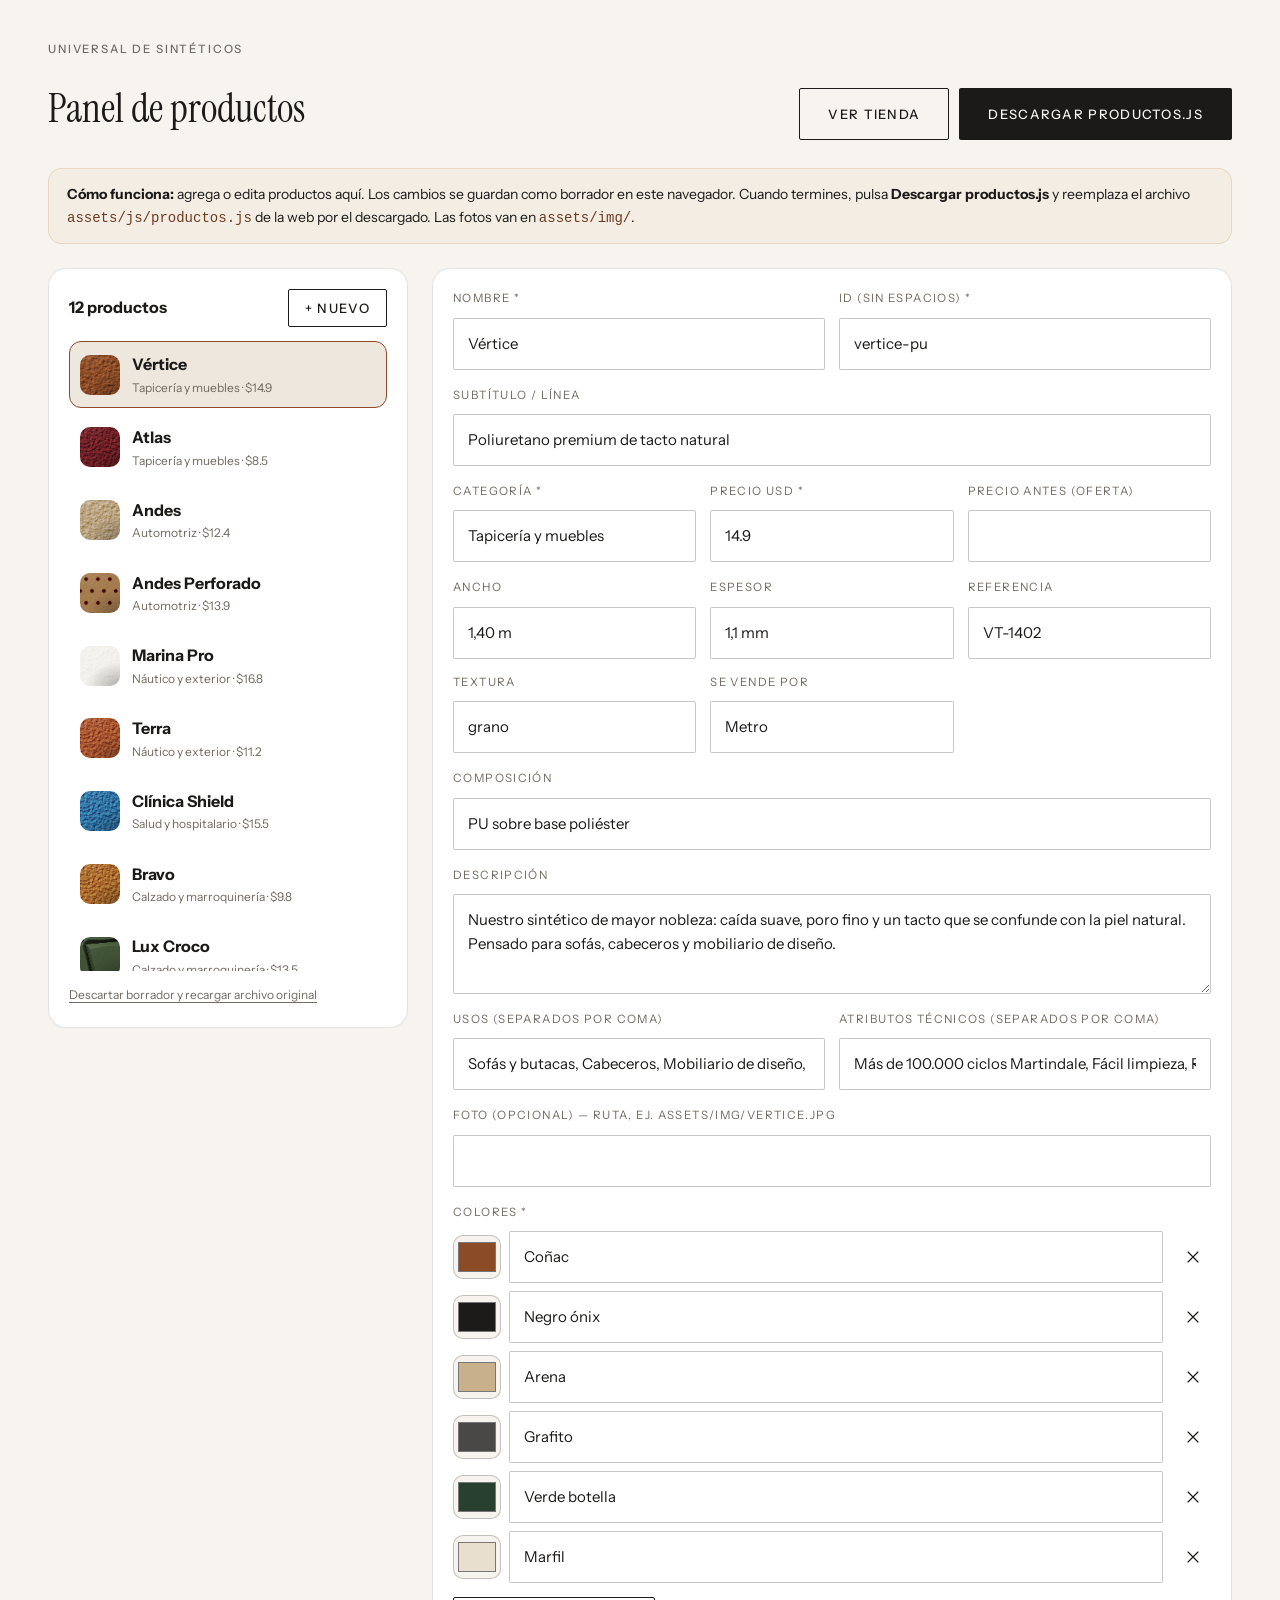
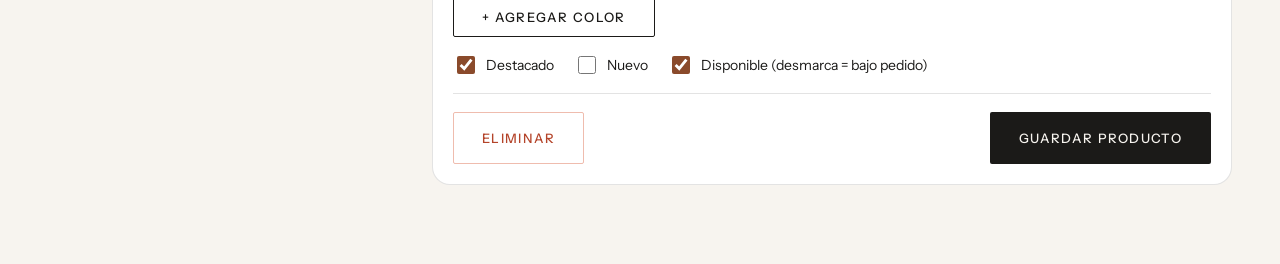
==== commit 4f1d53ef: "Diseño premium con texturas de cuero realistas Texturas generadas (grano, liso, gamuza, cocodrilo, p" ====
--- a/admin.html
+++ b/admin.html
@@ -81,6 +81,8 @@
           <div class="grid3">
             <div class="field"><label>Ancho</label><input name="ancho" placeholder="1,40 m"></div>
             <div class="field"><label>Espesor</label><input name="espesor" placeholder="1,0 mm"></div>
+            <div class="field"><label>Referencia</label><input name="ref" placeholder="VT-1402"></div>
+            <div class="field"><label>Textura</label><select name="textura" class="select"><option>grano</option><option>liso</option><option>gamuza</option><option>croco</option><option>perforado</option><option>capitone</option></select></div>
             <div class="field"><label>Se vende por</label><select name="unidad" class="select"><option value="">Metro</option><option value="unidad">Unidad</option></select></div>
           </div>
           <div class="field"><label>Composición</label><input name="composicion"></div>
--- a/assets/css/styles.css
+++ b/assets/css/styles.css
@@ -125,44 +125,44 @@
 .hero__grid { display: grid; grid-template-columns: 1fr 1fr; gap: clamp(40px, 6vw, 96px); align-items: end; }
 .hero__cta { display: flex; gap: 32px; align-items: center; flex-wrap: wrap; }
 
-.book { display: grid; grid-template-columns: repeat(5, 1fr); gap: 10px; align-items: start; position: relative; padding-top: 18px; }
-.book::before { content: ""; position: absolute; left: -12px; right: -12px; top: 0; height: 6px; border-radius: 3px; background: linear-gradient(#3a3631, #1b1a18); box-shadow: 0 6px 14px -6px rgba(0,0,0,.45); }
-.book figure { position: relative; }
-.book figure::before { content: ""; position: absolute; left: 50%; top: -14px; width: 1px; height: 14px; background: #1b1a18; }
-.book .swatch { box-shadow: 0 18px 30px -22px rgba(27,26,24,.55), inset 0 0 0 1px rgba(0,0,0,.05); }
-.book .swatch::before { content: ""; position: absolute; left: 0; right: 0; top: 0; height: 22px; background: rgba(255,255,255,.12); border-bottom: 1px solid rgba(0,0,0,.12); }
-.book figure { margin: 0; cursor: pointer; }
-.book .swatch { width: 100%; border-radius: var(--radius-sm); transition: transform .6s var(--ease); }
-.book figure:nth-child(1) .swatch { height: clamp(220px, 30vw, 420px); }
-.book figure:nth-child(2) .swatch { height: clamp(260px, 36vw, 500px); }
-.book figure:nth-child(3) .swatch { height: clamp(200px, 27vw, 380px); }
-.book figure:nth-child(4) .swatch { height: clamp(240px, 33vw, 460px); }
-.book figure:nth-child(5) .swatch { height: clamp(180px, 24vw, 340px); }
-.book figure:hover .swatch { transform: rotate(-1.2deg); transform-origin: 50% 0; }
-.book figcaption { font-size: 11.5px; margin-top: 12px; line-height: 1.35; }
-.book figcaption b { display: block; font-weight: 500; }
-.book figcaption span { color: var(--muted); }
-
-.facts { display: grid; grid-template-columns: repeat(4, 1fr); border-block: 1px solid var(--line); }
-.facts div { padding: 26px 24px; border-left: 1px solid var(--line); }
-.facts div:first-child { border-left: 0; padding-left: 0; }
-.facts strong { display: block; font-family: var(--serif); font-size: 30px; font-weight: 400; line-height: 1.1; }
-.facts span { font-size: 13px; color: var(--muted); }
-
 /* ---------- Muestra (swatch) con textura de cuero ---------- */
 .swatch {
   --c: #6b4a32;
+  --tex: url("../img/tex/grano.jpg");
+  --tex-size: 300px;
   background-color: var(--c);
   background-image:
-    linear-gradient(170deg, rgba(255,255,255,.16), transparent 45%),
-    var(--grain),
-    linear-gradient(0deg, rgba(0,0,0,.14), transparent 60%);
-  background-size: cover, 180px 180px, cover;
-  background-blend-mode: soft-light, overlay, normal;
+    radial-gradient(120% 90% at 18% 0%, rgba(255,255,255,.22), transparent 55%),
+    radial-gradient(140% 100% at 100% 100%, rgba(0,0,0,.28), transparent 60%),
+    var(--tex);
+  background-size: cover, cover, var(--tex-size);
+  background-blend-mode: soft-light, multiply, overlay;
   position: relative; overflow: hidden;
-  box-shadow: inset 0 0 0 1px rgba(0,0,0,.05);
-}
+}
+.tex-grano     { --tex: url("../img/tex/grano.jpg");     --tex-size: 190px; }
+.tex-liso      { --tex: url("../img/tex/liso.jpg");      --tex-size: 260px; }
+.tex-gamuza    { --tex: url("../img/tex/gamuza.jpg");    --tex-size: 420px; }
+.tex-croco     { --tex: url("../img/tex/croco.jpg");     --tex-size: 340px; }
+.tex-perforado { --tex: url("../img/tex/perforado.jpg"); --tex-size: 190px; }
+.tex-capitone  { --tex: url("../img/tex/capitone.jpg");  --tex-size: 420px; }
 .swatch--img { background-image: var(--img); background-size: cover; background-position: center; background-blend-mode: normal; }
+
+/* Costura doble (hilo + agujeros) */
+.seam { --thread: #e9dcc4; position: absolute; pointer-events: none; z-index: 2; }
+.seam--h { left: 0; right: 0; height: 14px; bottom: 16%;
+  background:
+    repeating-linear-gradient(90deg, var(--thread) 0 9px, transparent 9px 14px) 0 1px / 100% 2px no-repeat,
+    repeating-linear-gradient(90deg, var(--thread) 0 9px, transparent 9px 14px) 0 11px / 100% 2px no-repeat;
+  filter: drop-shadow(0 1px 0 rgba(0,0,0,.45));
+}
+.seam--h::before { content: ""; position: absolute; left: 0; right: 0; top: 6px; height: 2px; background: rgba(0,0,0,.28); box-shadow: 0 1px 0 rgba(255,255,255,.12); }
+.seam--v { top: 0; bottom: 0; width: 14px; left: 62%;
+  background:
+    repeating-linear-gradient(180deg, var(--thread) 0 9px, transparent 9px 14px) 1px 0 / 2px 100% no-repeat,
+    repeating-linear-gradient(180deg, var(--thread) 0 9px, transparent 9px 14px) 11px 0 / 2px 100% no-repeat;
+  filter: drop-shadow(1px 0 0 rgba(0,0,0,.5));
+}
+.seam--v::before { content: ""; position: absolute; top: 0; bottom: 0; left: 6px; width: 2px; background: rgba(0,0,0,.45); box-shadow: 1px 0 0 rgba(255,255,255,.1); }
 .swatch--sm { width: 64px; height: 64px; border-radius: var(--radius-sm); }
 .swatch--xl { width: 100%; height: 100%; transition: background-color .5s var(--ease); }
 
@@ -227,32 +227,6 @@
 .card__stock { font-size: 12px; color: var(--muted); white-space: nowrap; }
 .card__stock.pedido { color: var(--gold); }
 .empty { text-align: center; color: var(--muted); padding: 40px 0; }
-
-/* ---------- Sectores (índice) ---------- */
-.index { border-top: 1px solid var(--ink); }
-.index__row {
-  width: 100%; display: grid; grid-template-columns: 70px 1.1fr 1fr 60px; gap: 24px; align-items: center;
-  padding: 30px 0; border-bottom: 1px solid var(--line-2); text-align: left; position: relative; transition: padding .4s var(--ease);
-}
-.index__n { font-size: 13px; color: var(--muted); font-variant-numeric: tabular-nums; }
-.index__name { font-family: var(--serif); font-size: clamp(28px, 3.4vw, 46px); line-height: 1; }
-.index__desc { color: var(--muted); font-size: 15px; }
-.index__go { justify-self: end; width: 44px; height: 44px; border-radius: 50%; border: 1px solid var(--line-2); display: grid; place-items: center; transition: background .3s, color .3s, border-color .3s; }
-.index__go svg { width: 16px; fill: none; stroke: currentColor; stroke-width: 1.6; }
-.index__chips { display: flex; gap: 4px; margin-top: 10px; }
-.index__chips i { width: 22px; height: 8px; border-radius: 1px; background: var(--c); }
-.index__row:hover { padding-left: 14px; }
-.index__row:hover .index__go { background: var(--ink); color: var(--bg); border-color: var(--ink); }
-.index__row:hover .index__name { font-style: italic; }
-
-/* ---------- Manifiesto / features ---------- */
-.manifest { display: grid; grid-template-columns: 1fr 1fr; gap: clamp(40px, 7vw, 120px); align-items: start; }
-.manifest__quote { font-family: var(--serif); font-size: clamp(34px, 3.8vw, 54px); line-height: 1.08; margin: 0; letter-spacing: -.01em; }
-.manifest__quote em { color: var(--gold); }
-.features { display: grid; grid-template-columns: 1fr 1fr; gap: 44px 40px; }
-.feature { border-top: 1px solid var(--ink); padding-top: 18px; }
-.feature h3 { font-size: 15px; font-weight: 600; margin: 0 0 8px; }
-.feature p { color: var(--muted); margin: 0; font-size: 14.5px; }
 
 /* ---------- Pasos ---------- */
 .steps { list-style: none; padding: 0; margin: 0; display: grid; grid-template-columns: repeat(3, 1fr); gap: 40px; }
@@ -440,13 +414,7 @@
   .nav__links a { padding: 16px 0; border-bottom: 1px solid var(--line); font-family: var(--serif); font-size: 28px; }
   .nav__links a::after { display: none; }
   .hero__grid, .manifest, .wholesale, .faq-wrap, .cta-final__inner { grid-template-columns: 1fr; }
-  .facts { grid-template-columns: 1fr 1fr; }
-  .facts div:nth-child(3) { border-left: 0; padding-left: 0; }
-  .facts div:nth-child(n+3) { border-top: 1px solid var(--line); }
   .steps { grid-template-columns: 1fr; gap: 36px; }
-  .index__row { grid-template-columns: 44px 1fr 44px; }
-  .index__desc { grid-column: 2; grid-row: 2; font-size: 14px; }
-  .index__go { grid-column: 3; grid-row: 1 / span 2; }
   .pm { grid-template-columns: 1fr; }
   .pm__media { min-height: 340px; }
   .pm__info { padding: 28px 22px 32px; }
@@ -471,10 +439,6 @@
   .card__meta { margin-top: 8px; }
   .card__stock { display: none; }
   .dot { width: 13px; height: 13px; }
-  .book { gap: 6px; }
-  .book figcaption { font-size: 10.5px; }
-  .book figcaption span { display: none; }
-  .facts strong { font-size: 24px; }
   .features { grid-template-columns: 1fr; gap: 28px; }
   .footer__grid { grid-template-columns: 1fr; }
   .field-row { grid-template-columns: 1fr; }
@@ -483,3 +447,168 @@
   .hero__cta { gap: 22px; }
   .wa-float { width: 50px; height: 50px; right: 16px; bottom: 16px; }
 }
+
+
+/* =========================================================================
+   v3 — composición premium
+   ========================================================================= */
+.eyebrow { display: flex; align-items: center; gap: 12px; }
+.eyebrow__line { width: 28px; height: 1px; background: var(--gold); display: inline-block; }
+.nav__cta { font-size: 12px; letter-spacing: .12em; text-transform: uppercase; font-weight: 500; padding: 10px 16px; border: 1px solid var(--ink); margin-right: 10px; transition: background .2s, color .2s; }
+.nav__cta:hover { background: var(--ink); color: var(--bg); }
+
+/* Hero */
+.hero { padding: clamp(40px, 5vw, 72px) 0 clamp(64px, 7vw, 104px); }
+.hero__grid { grid-template-columns: .95fr 1.05fr; align-items: center; }
+.hero .display { font-size: clamp(46px, 5.6vw, 88px); }
+.hero__kpis { display: flex; gap: 0; margin: 48px 0 0; border-top: 1px solid var(--line-2); }
+.hero__kpis div { flex: 1; padding: 18px 0 0; }
+.hero__kpis div + div { padding-left: 22px; border-left: 1px solid var(--line); }
+.hero__kpis dt { font-family: var(--serif); font-size: 36px; line-height: 1; }
+.hero__kpis dd { margin: 6px 0 0; font-size: 12.5px; color: var(--muted); letter-spacing: .04em; }
+
+.stage { position: relative; aspect-ratio: 5 / 5.6; border-radius: var(--radius); overflow: hidden; box-shadow: 0 50px 90px -40px rgba(60,30,15,.55); }
+.stage__backdrop { position: absolute; inset: -4%; --tex-size: 460px; animation: drift 30s ease-in-out infinite alternate; }
+@keyframes drift { to { transform: scale(1.06) translate(-1.5%, -1%); } }
+.stage__light { position: absolute; inset: 0; background:
+  radial-gradient(70% 60% at 20% 15%, rgba(255,236,210,.35), transparent 60%),
+  linear-gradient(180deg, transparent 45%, rgba(20,10,5,.55)); }
+.stage__tag { position: absolute; right: 22px; top: 22px; background: rgba(247,244,239,.94); padding: 16px 18px; display: grid; gap: 2px; min-width: 210px; backdrop-filter: blur(6px); }
+.stage__tag span { font-size: 10.5px; letter-spacing: .16em; text-transform: uppercase; color: var(--gold); font-weight: 500; }
+.stage__tag strong { font-family: var(--serif); font-weight: 400; font-size: 30px; line-height: 1.05; }
+.stage__tag small { font-size: 12px; color: var(--muted); }
+
+/* Abanico de muestras */
+.fan { position: absolute; left: 24%; bottom: 6%; width: 17%; aspect-ratio: 1 / 3.4; }
+.fan__blade { position: absolute; inset: 0; transform-origin: 50% 92%; border-radius: 3px; overflow: hidden;
+  box-shadow: 0 18px 30px -12px rgba(0,0,0,.6), inset 0 0 0 1px rgba(255,255,255,.06);
+  transform: rotate(var(--r1)); transition: transform 1.1s var(--ease); cursor: pointer; }
+.fan__blade .swatch { position: absolute; inset: 0; --tex-size: 220px; }
+.fan__blade b { position: absolute; left: 0; right: 0; bottom: 0; height: 22%; background: #f4efe6; color: var(--ink); padding: 10px 10px 0; font-size: 10px; letter-spacing: .08em; line-height: 1.35; font-weight: 500; }
+.fan__blade b small { display: block; color: var(--muted); font-weight: 400; letter-spacing: .04em; }
+.fan__pin { position: absolute; left: 50%; top: 92%; width: 16px; height: 16px; margin: -8px 0 0 -8px; border-radius: 50%; z-index: 20;
+  background: radial-gradient(circle at 35% 30%, #fff3d6, #c9a25e 45%, #7a5a24 100%); box-shadow: 0 2px 4px rgba(0,0,0,.5); }
+.hero__stage:hover .fan__blade { transform: rotate(var(--r2)); }
+
+/* Garantías */
+.assure { border-block: 1px solid var(--line); background: var(--bg-2); }
+.assure__grid { display: grid; grid-template-columns: repeat(4, 1fr); }
+.assure__grid > div { display: flex; gap: 14px; align-items: flex-start; padding: 28px 24px; border-left: 1px solid var(--line); }
+.assure__grid > div:first-child { border-left: 0; padding-left: 0; }
+.assure svg { width: 26px; height: 26px; flex: none; fill: none; stroke: var(--gold); stroke-width: 1.3; stroke-linejoin: round; stroke-linecap: round; }
+.assure p { margin: 0; font-size: 13px; line-height: 1.45; }
+.assure b { display: block; font-weight: 600; font-size: 14px; margin-bottom: 2px; }
+.assure span { color: var(--muted); }
+
+/* Bento de colecciones */
+.bento { display: grid; grid-template-columns: repeat(4, 1fr); grid-auto-rows: 260px; gap: 14px; }
+.tile { position: relative; overflow: hidden; border-radius: var(--radius); color: #fff; text-align: left; isolation: isolate; }
+.tile--big { grid-column: span 2; grid-row: span 2; }
+.tile--wide { grid-column: span 2; }
+.tile .swatch { position: absolute; inset: 0; transition: transform 1.4s var(--ease); z-index: -2; }
+.tile:hover .swatch { transform: scale(1.06); }
+.tile::after { content: ""; position: absolute; inset: 0; z-index: -1; background: linear-gradient(180deg, rgba(0,0,0,0) 35%, rgba(12,8,5,.72)); }
+.tile--light { color: var(--ink); }
+.tile--light::after { background: linear-gradient(180deg, rgba(255,255,255,0) 40%, rgba(247,244,239,.85)); }
+.tile .seam { z-index: -1; }
+.tile__body { position: absolute; left: 24px; right: 24px; bottom: 22px; display: flex; justify-content: space-between; align-items: end; gap: 16px; }
+.tile__n { font-size: 11px; letter-spacing: .16em; text-transform: uppercase; opacity: .8; }
+.tile h3 { font-family: var(--serif); font-weight: 400; font-size: clamp(26px, 2.4vw, 36px); line-height: 1; margin: 8px 0 6px; }
+.tile--big h3 { font-size: clamp(36px, 4vw, 58px); }
+.tile p { margin: 0; font-size: 13px; opacity: .85; max-width: 32ch; }
+.tile__go { width: 44px; height: 44px; flex: none; border-radius: 50%; border: 1px solid currentColor; display: grid; place-items: center; transition: background .3s, color .3s, transform .3s var(--ease); }
+.tile__go svg { width: 16px; fill: none; stroke: currentColor; stroke-width: 1.6; }
+.tile:hover .tile__go { background: #fff; color: var(--ink); border-color: #fff; transform: rotate(-45deg); }
+.tile--light:hover .tile__go { background: var(--ink); color: #fff; border-color: var(--ink); }
+.tile__ref { position: absolute; top: 20px; left: 24px; font-size: 11px; letter-spacing: .14em; text-transform: uppercase; padding: 6px 9px; background: rgba(255,255,255,.14); backdrop-filter: blur(6px); }
+.tile--light .tile__ref { background: rgba(27,26,24,.06); }
+
+/* Tarjetas con textura y costura */
+.card__media { box-shadow: 0 24px 40px -30px rgba(40,20,10,.55); }
+.card__media .seam { opacity: .9; }
+.card__ref { font-size: 11px; letter-spacing: .14em; text-transform: uppercase; color: var(--muted); }
+.section--alt .card__quick { background: var(--bg); }
+
+/* Calidad */
+.quality { display: grid; grid-template-columns: 1fr 1fr; gap: clamp(40px, 7vw, 110px); align-items: center; }
+.quality__visual { position: relative; aspect-ratio: 4 / 4.6; }
+.quality__img { position: absolute; inset: 0 14% 12% 0; border-radius: var(--radius); --tex-size: 240px; box-shadow: 0 40px 70px -40px rgba(0,0,0,.6); }
+.quality__visual .seam--v { top: 0; bottom: 12%; left: 52%; }
+.quality__inset { position: absolute; right: 0; bottom: 0; width: 46%; background: var(--bg-2); padding: 10px 10px 14px; box-shadow: 0 30px 50px -30px rgba(0,0,0,.45); }
+.quality__inset .swatch { aspect-ratio: 1; }
+.quality__inset span { display: block; font-size: 11.5px; color: var(--muted); margin-top: 10px; }
+.quality .lead { margin: 22px 0 30px; }
+.spec { width: 100%; border-collapse: collapse; font-size: 14.5px; }
+.spec caption { text-align: left; font-size: 11.5px; letter-spacing: .14em; text-transform: uppercase; color: var(--muted); padding-bottom: 12px; }
+.spec th, .spec td { padding: 14px 0; border-top: 1px solid var(--line-2); text-align: left; font-weight: 400; }
+.spec tr:first-child th, .spec tr:first-child td { border-top-color: var(--ink); }
+.spec th { color: var(--muted); padding-right: 24px; }
+.spec td { font-weight: 500; text-align: right; }
+
+/* Sección en tinta */
+.section--ink { background: #1f1c19; color: #f1ebe1; }
+.section--ink .eyebrow { color: #b8ad9d; }
+.section--ink .title em { color: #d39a73; }
+.section--ink .steps li { border-color: rgba(241,235,225,.6); }
+.section--ink .steps span { color: #d39a73; font-family: var(--serif); font-size: 44px; letter-spacing: 0; text-transform: none; line-height: 1; }
+.section--ink .steps p { color: #b8ad9d; }
+.section--ink .payments { border-color: rgba(241,235,225,.18); }
+.section--ink .payments b, .section--ink .payments span::before { color: #8f867a; }
+.link--light { color: #f1ebe1; border-color: #f1ebe1; }
+.link--light:hover { color: #d39a73; border-color: #d39a73; }
+
+/* Mayoristas */
+.tiers-card { background: var(--bg-2); padding: clamp(24px, 3vw, 40px); box-shadow: 0 40px 70px -50px rgba(40,20,10,.5); border: 1px solid var(--line); }
+
+/* CTA con capitoné */
+.cta-final { position: relative; overflow: hidden; padding: clamp(96px, 12vw, 170px) 0; background: none; text-align: center; isolation: isolate; }
+.cta-final__bg { position: absolute; inset: 0; z-index: -2; --tex-size: 380px; }
+.cta-final::after { content: ""; position: absolute; inset: 0; z-index: -1; background: radial-gradient(55% 70% at 50% 50%, rgba(247,244,239,.92), rgba(247,244,239,.55) 70%, rgba(247,244,239,.2)); }
+.cta-final__inner { display: flex; flex-direction: column; align-items: center; }
+.cta-final .eyebrow { justify-content: center; }
+.cta-final .display { margin-bottom: 18px; }
+.cta-final .lead { margin: 0 auto 32px; }
+.cta-final__actions { justify-content: center; }
+
+/* Footer en tinta */
+.footer { background: #1f1c19; color: #e9e2d6; border: 0; }
+.footer .brand small, .footer__about, .footer ul span, .footer #footer-hours, .footer__bottom { color: #9d9487; }
+.footer h4 { color: #d39a73; }
+.footer__big { color: #2d2925; }
+.footer__bottom { border-color: rgba(233,226,214,.12); }
+.footer ul a:hover { color: #d39a73; }
+
+/* Modal */
+.pm__ref { position: absolute; right: 20px; top: 20px; padding: 8px 12px; background: rgba(27,26,24,.75); color: #fff; font-size: 11px; letter-spacing: .14em; z-index: 3; }
+.pm__media .seam { bottom: 22%; }
+.pm__media .swatch--xl { --tex-size: 420px; }
+
+@media (max-width: 1080px) {
+  .bento { grid-template-columns: repeat(2, 1fr); grid-auto-rows: 240px; }
+  .assure__grid { grid-template-columns: 1fr 1fr; }
+  .assure__grid > div:nth-child(3) { border-left: 0; padding-left: 0; }
+  .assure__grid > div:nth-child(n+3) { border-top: 1px solid var(--line); }
+  .nav__cta { display: none; }
+}
+@media (max-width: 900px) {
+  .quality { grid-template-columns: 1fr; }
+  .hero__grid { grid-template-columns: 1fr; }
+}
+@media (max-width: 600px) {
+  .bento { grid-template-columns: 1fr; grid-auto-rows: 220px; }
+  .tile--big { grid-row: span 1; grid-column: span 1; }
+  .tile--wide { grid-column: span 1; }
+  .tile--big h3 { font-size: 36px; }
+  .assure__grid { grid-template-columns: 1fr; }
+  .assure__grid > div { border-left: 0 !important; padding: 18px 0 !important; border-top: 1px solid var(--line); }
+  .assure__grid > div:first-child { border-top: 0; }
+  .stage { aspect-ratio: 4 / 4.4; }
+  .fan { width: 22%; left: 22%; }
+  .fan__blade b { font-size: 7.5px; padding: 6px 5px 0; letter-spacing: .02em; }
+  .fan__pin { width: 11px; height: 11px; margin: -5px 0 0 -5px; }
+  .stage__tag { min-width: 0; padding: 12px 14px; right: 14px; top: 14px; }
+  .stage__tag strong { font-size: 24px; }
+  .hero__kpis dt { font-size: 28px; }
+  .card__ref { font-size: 10px; }
+  .spec td { text-align: left; }
+}
